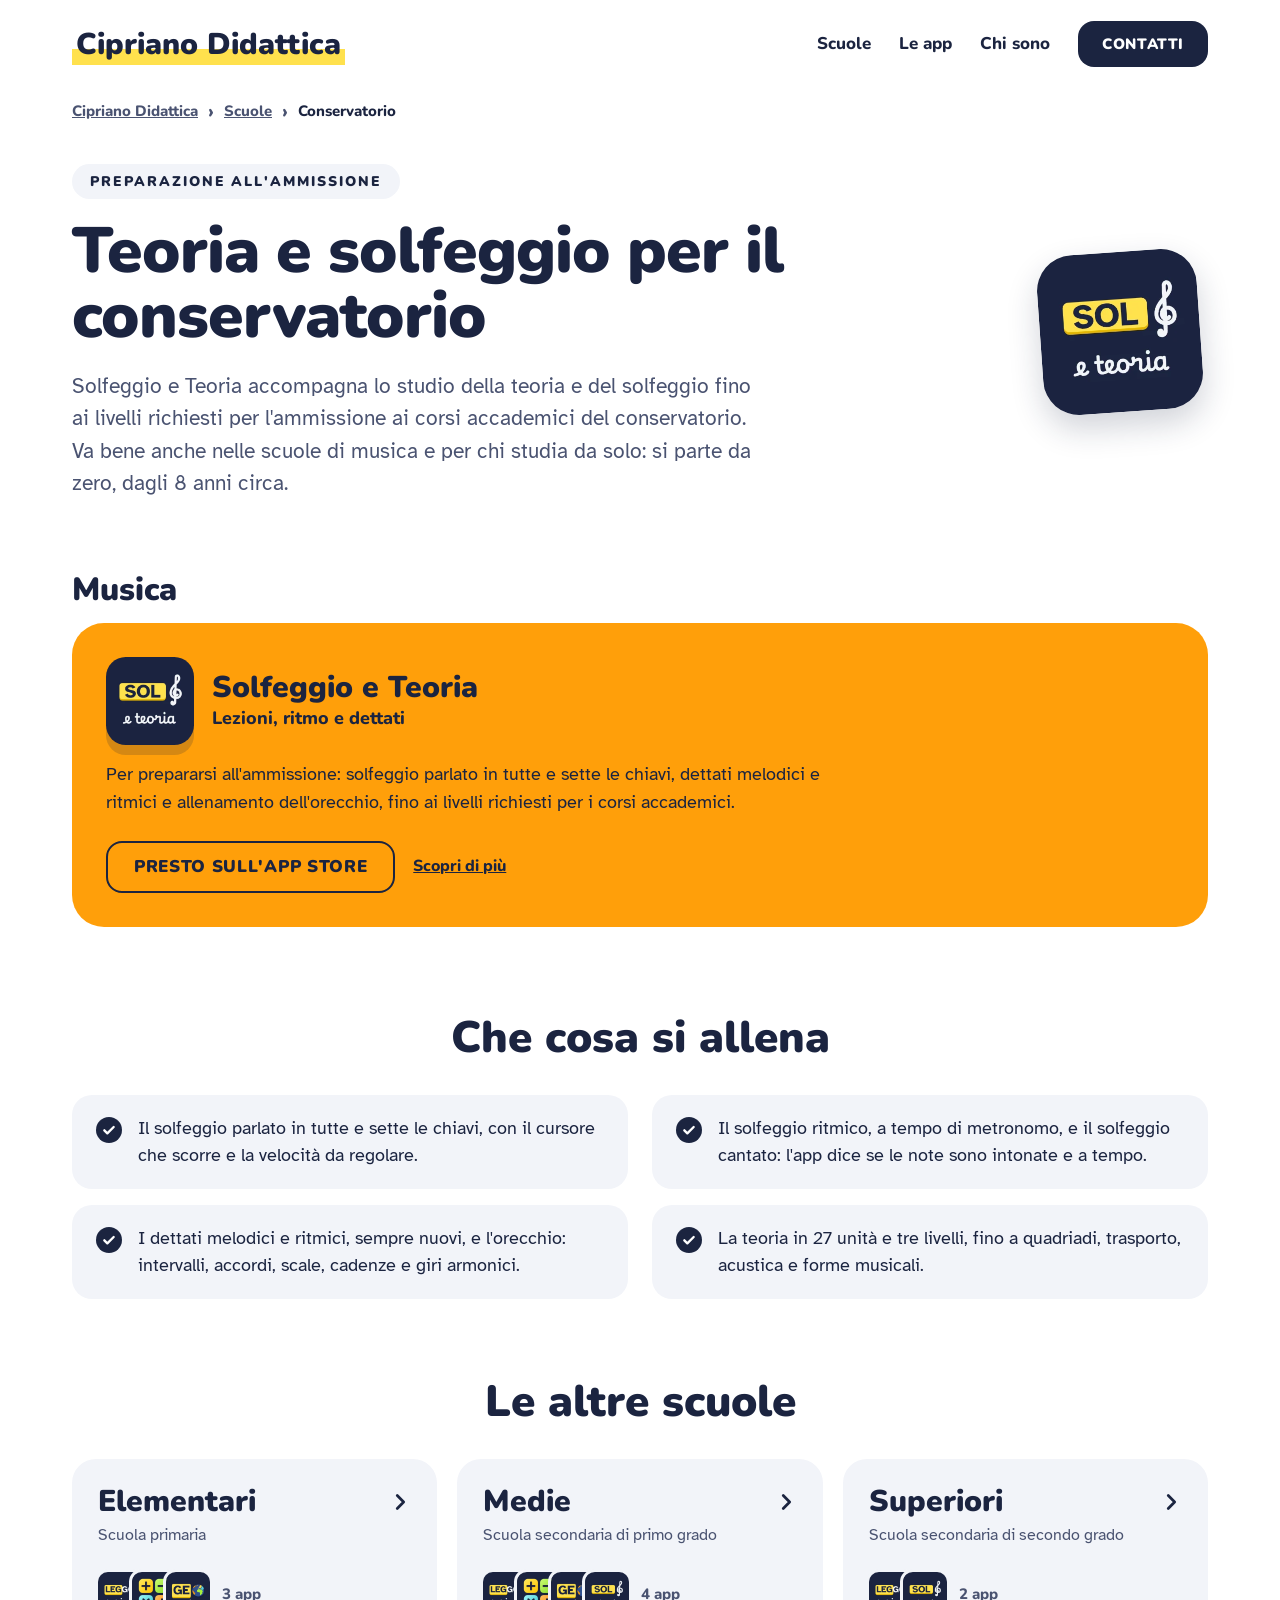
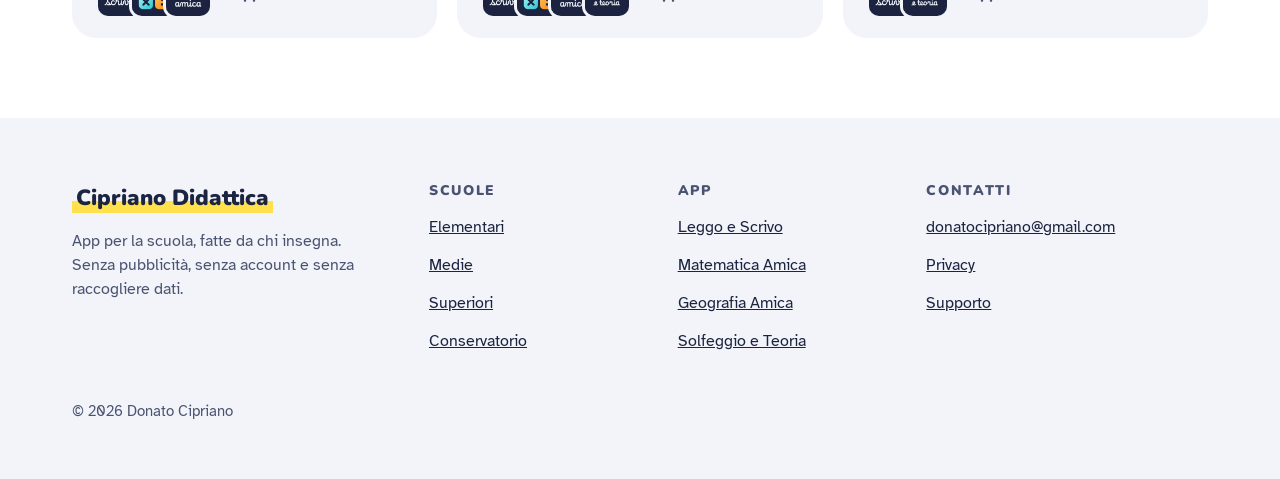
==== conservatorio/index.html @ fc242ab9 "Le app per scuola e per materia: una pagina per ogni scuola e per ogni app - Pagina principale: la s" ====
<!doctype html>
<!-- Copyright © 2026 Donato Cipriano. Tutti i diritti riservati. -->
<!-- Pagina costruita da strumenti/costruisci.mjs: i testi si cambiano lì, poi si rifà il sito -->
<html lang="it">
<head>
<meta charset="utf-8">
<meta name="viewport" content="width=device-width, initial-scale=1">
<title>Teoria e solfeggio per l'ammissione al conservatorio: l'app Solfeggio e Teoria · Cipriano Didattica</title>
<meta name="description" content="Solfeggio e Teoria accompagna lo studio della teoria musicale e del solfeggio fino ai livelli richiesti per l'ammissione ai corsi accademici del conservatorio. In italiano, con 90 lezioni già pronte.">
<meta name="author" content="Donato Cipriano">
<meta name="theme-color" content="#FFFFFF">
<link rel="canonical" href="https://doncip82.github.io/app/conservatorio/">
<link rel="icon" href="../immagini/favicon.svg" type="image/svg+xml">
<link rel="icon" href="../immagini/favicon-32.png" sizes="32x32" type="image/png">
<link rel="apple-touch-icon" href="../immagini/apple-touch-icon.png">
<meta property="og:type" content="website">
<meta property="og:site_name" content="Cipriano Didattica">
<meta property="og:url" content="https://doncip82.github.io/app/conservatorio/">
<meta property="og:locale" content="it_IT">
<meta property="og:title" content="Teoria e solfeggio per il conservatorio · Preparazione all'ammissione">
<meta property="og:description" content="Solfeggio e Teoria accompagna lo studio della teoria musicale e del solfeggio fino ai livelli richiesti per l'ammissione ai corsi accademici del conservatorio. In italiano, con 90 lezioni già pronte.">
<meta property="og:image" content="https://doncip82.github.io/app/immagini/condivisione.png">
<meta property="og:image:width" content="1200">
<meta property="og:image:height" content="630">
<meta property="og:image:alt" content="App per la scuola, fatte da chi insegna: le icone di Leggo e Scrivo, Matematica Amica, Geografia Amica e Solfeggio e Teoria.">
<meta name="twitter:card" content="summary_large_image">
<link rel="preload" href="../font/nunito-latin-900-normal.woff2" as="font" type="font/woff2" crossorigin>
<link rel="preload" href="../font/atkinson-hyperlegible-latin-400-normal.woff2" as="font" type="font/woff2" crossorigin>
<link rel="stylesheet" href="../style.css">
<script type="application/ld+json">{"@context":"https://schema.org","@graph":[{"@type":"CollectionPage","@id":"https://doncip82.github.io/app/conservatorio/","url":"https://doncip82.github.io/app/conservatorio/","name":"Teoria e solfeggio per il conservatorio (Preparazione all'ammissione)","description":"Solfeggio e Teoria accompagna lo studio della teoria musicale e del solfeggio fino ai livelli richiesti per l'ammissione ai corsi accademici del conservatorio. In italiano, con 90 lezioni già pronte.","inLanguage":"it","isPartOf":{"@type":"WebSite","@id":"https://doncip82.github.io/app/#sito","name":"Cipriano Didattica","url":"https://doncip82.github.io/app/"},"mainEntity":{"@type":"ItemList","itemListElement":[{"@type":"ListItem","position":1,"url":"https://doncip82.github.io/app/solfeggio-e-teoria/","name":"Solfeggio e Teoria"}]}},{"@type":"BreadcrumbList","itemListElement":[{"@type":"ListItem","position":1,"name":"Cipriano Didattica","item":"https://doncip82.github.io/app/"},{"@type":"ListItem","position":2,"name":"Conservatorio","item":"https://doncip82.github.io/app/conservatorio/"}]}]}</script>
</head>
<body>
<a class="salta" href="#contenuto">Salta al contenuto</a>

<header class="testata">
  <div class="wrap testata-riga">
    <a class="marchio" href="../"><span>Cipriano Didattica</span></a>
    <nav class="menu" aria-label="Menu principale">
      <a class="menu-voce" href="../#scuole">Scuole</a>
      <a class="menu-voce" href="../#app">Le app</a>
      <a class="menu-voce" href="../#io">Chi sono</a>
      <a class="btn btn-pieno" href="#contatti">CONTATTI</a>
    </nav>
  </div>
</header>

<main id="contenuto">

<nav class="percorso" aria-label="Sei qui">
  <div class="wrap">
    <ol>
      <li><a href="../">Cipriano Didattica</a></li>
      <li><a href="../#scuole">Scuole</a></li>
      <li><span aria-current="page">Conservatorio</span></li>
    </ol>
  </div>
</nav>

<section class="testa-pagina">
  <div class="wrap">
    <div class="testa-testo">
      <p class="etichetta">PREPARAZIONE ALL'AMMISSIONE</p>
      <h1>Teoria e solfeggio per il conservatorio</h1>
      <p class="intro">Solfeggio e Teoria accompagna lo studio della teoria e del solfeggio fino ai livelli richiesti per l'ammissione ai corsi accademici del conservatorio. Va bene anche nelle scuole di musica e per chi studia da solo: si parte da zero, dagli 8 anni circa.</p>

    </div>
    <div class="mosaico mosaico-1">
      <img src="../immagini/app/solfeggio-e-teoria-300.webp" srcset="../immagini/app/solfeggio-e-teoria-300.webp 300w, ../immagini/app/solfeggio-e-teoria-450.webp 450w, ../immagini/app/solfeggio-e-teoria-600.webp 600w" sizes="(max-width: 640px) 64px, 120px" width="120" height="120" alt="" fetchpriority="high" decoding="async">
    </div>
  </div>
</section>

<div class="materie">
  <div class="wrap">
    <section id="musica" class="materia" aria-labelledby="titolo-musica">
      <h2 id="titolo-musica">Musica</h2>
      <article class="scheda sfondo-arancione">
        <div class="scheda-testa">
          <img src="../immagini/app/solfeggio-e-teoria-300.webp" srcset="../immagini/app/solfeggio-e-teoria-300.webp 300w, ../immagini/app/solfeggio-e-teoria-450.webp 450w, ../immagini/app/solfeggio-e-teoria-600.webp 600w" sizes="88px" width="88" height="88" alt="" decoding="async">
          <div>
            <h3><a href="../solfeggio-e-teoria/">Solfeggio e Teoria</a></h3>
            <p class="sottotitolo-store">Lezioni, ritmo e dettati</p>
          </div>
        </div>
        <p class="frase">Per prepararsi all'ammissione: solfeggio parlato in tutte e sette le chiavi, dettati melodici e ritmici e allenamento dell'orecchio, fino ai livelli richiesti per i corsi accademici.</p>
        <div class="azioni">
          <span class="btn btn-presto">PRESTO SULL'APP STORE</span>
          <a class="scopri" href="../solfeggio-e-teoria/">Scopri di più<span class="solo-lettori"> su Solfeggio e Teoria</span></a>
        </div>
      </article>
    </section>
  </div>
</div>

<section class="sezione approfondimento" aria-labelledby="titolo-approfondimento">
  <div class="wrap">
    <h2 id="titolo-approfondimento" class="titolo-sezione">Che cosa si allena</h2>
    <ul class="spunte">
      <li>Il solfeggio parlato in tutte e sette le chiavi, con il cursore che scorre e la velocità da regolare.</li>
      <li>Il solfeggio ritmico, a tempo di metronomo, e il solfeggio cantato: l'app dice se le note sono intonate e a tempo.</li>
      <li>I dettati melodici e ritmici, sempre nuovi, e l'orecchio: intervalli, accordi, scale, cadenze e giri armonici.</li>
      <li>La teoria in 27 unità e tre livelli, fino a quadriadi, trasporto, acustica e forme musicali.</li>
    </ul>
  </div>
</section>

<section class="sezione altre-scuole" aria-labelledby="titolo-altre-scuole">
  <div class="wrap">
    <h2 id="titolo-altre-scuole" class="titolo-sezione">Le altre scuole</h2>
    <ul class="porte">
      <li>
        <a class="porta" href="../elementari/">
          <span class="porta-nome">Elementari<svg class="freccia" aria-hidden="true" focusable="false" width="22" height="22" viewBox="0 0 24 24" fill="none" stroke="currentColor" stroke-width="3" stroke-linecap="round" stroke-linejoin="round"><path d="M9 5l7 7-7 7"/></svg></span>
          <span class="porta-ufficiale">Scuola primaria</span>
          <span class="porta-icone"><img src="../immagini/app/leggo-e-scrivo-300.webp" srcset="../immagini/app/leggo-e-scrivo-300.webp 300w, ../immagini/app/leggo-e-scrivo-450.webp 450w, ../immagini/app/leggo-e-scrivo-600.webp 600w" sizes="44px" width="44" height="44" alt="" decoding="async"><img src="../immagini/app/matematica-amica-300.webp" srcset="../immagini/app/matematica-amica-300.webp 300w, ../immagini/app/matematica-amica-450.webp 450w, ../immagini/app/matematica-amica-600.webp 600w" sizes="44px" width="44" height="44" alt="" decoding="async"><img src="../immagini/app/geografia-amica-300.webp" srcset="../immagini/app/geografia-amica-300.webp 300w, ../immagini/app/geografia-amica-450.webp 450w, ../immagini/app/geografia-amica-600.webp 600w" sizes="44px" width="44" height="44" alt="" decoding="async"><span class="porta-conta">3 app<span class="solo-lettori">: Leggo e Scrivo, Matematica Amica, Geografia Amica</span></span></span>
        </a>
      </li>
      <li>
        <a class="porta" href="../medie/">
          <span class="porta-nome">Medie<svg class="freccia" aria-hidden="true" focusable="false" width="22" height="22" viewBox="0 0 24 24" fill="none" stroke="currentColor" stroke-width="3" stroke-linecap="round" stroke-linejoin="round"><path d="M9 5l7 7-7 7"/></svg></span>
          <span class="porta-ufficiale">Scuola secondaria di primo grado</span>
          <span class="porta-icone"><img src="../immagini/app/leggo-e-scrivo-300.webp" srcset="../immagini/app/leggo-e-scrivo-300.webp 300w, ../immagini/app/leggo-e-scrivo-450.webp 450w, ../immagini/app/leggo-e-scrivo-600.webp 600w" sizes="44px" width="44" height="44" alt="" decoding="async"><img src="../immagini/app/matematica-amica-300.webp" srcset="../immagini/app/matematica-amica-300.webp 300w, ../immagini/app/matematica-amica-450.webp 450w, ../immagini/app/matematica-amica-600.webp 600w" sizes="44px" width="44" height="44" alt="" decoding="async"><img src="../immagini/app/geografia-amica-300.webp" srcset="../immagini/app/geografia-amica-300.webp 300w, ../immagini/app/geografia-amica-450.webp 450w, ../immagini/app/geografia-amica-600.webp 600w" sizes="44px" width="44" height="44" alt="" decoding="async"><img src="../immagini/app/solfeggio-e-teoria-300.webp" srcset="../immagini/app/solfeggio-e-teoria-300.webp 300w, ../immagini/app/solfeggio-e-teoria-450.webp 450w, ../immagini/app/solfeggio-e-teoria-600.webp 600w" sizes="44px" width="44" height="44" alt="" decoding="async"><span class="porta-conta">4 app<span class="solo-lettori">: Leggo e Scrivo, Matematica Amica, Geografia Amica, Solfeggio e Teoria</span></span></span>
        </a>
      </li>
      <li>
        <a class="porta" href="../superiori/">
          <span class="porta-nome">Superiori<svg class="freccia" aria-hidden="true" focusable="false" width="22" height="22" viewBox="0 0 24 24" fill="none" stroke="currentColor" stroke-width="3" stroke-linecap="round" stroke-linejoin="round"><path d="M9 5l7 7-7 7"/></svg></span>
          <span class="porta-ufficiale">Scuola secondaria di secondo grado</span>
          <span class="porta-icone"><img src="../immagini/app/leggo-e-scrivo-300.webp" srcset="../immagini/app/leggo-e-scrivo-300.webp 300w, ../immagini/app/leggo-e-scrivo-450.webp 450w, ../immagini/app/leggo-e-scrivo-600.webp 600w" sizes="44px" width="44" height="44" alt="" decoding="async"><img src="../immagini/app/solfeggio-e-teoria-300.webp" srcset="../immagini/app/solfeggio-e-teoria-300.webp 300w, ../immagini/app/solfeggio-e-teoria-450.webp 450w, ../immagini/app/solfeggio-e-teoria-600.webp 600w" sizes="44px" width="44" height="44" alt="" decoding="async"><span class="porta-conta">2 app<span class="solo-lettori">: Leggo e Scrivo, Solfeggio e Teoria</span></span></span>
        </a>
      </li>
    </ul>
  </div>
</section>

</main>

<footer id="contatti" class="piede">
  <div class="wrap">
    <div class="piede-griglia">
      <div class="piede-marchio">
        <a class="marchio" href="../"><span>Cipriano Didattica</span></a>
        <p>App per la scuola, fatte da chi insegna. Senza pubblicità, senza account e senza raccogliere dati.</p>
      </div>
      <nav aria-labelledby="piede-scuole">
        <h2 id="piede-scuole">Scuole</h2>
        <ul>
          <li><a href="../elementari/">Elementari</a></li>
          <li><a href="../medie/">Medie</a></li>
          <li><a href="../superiori/">Superiori</a></li>
          <li><a href="../conservatorio/">Conservatorio</a></li>
        </ul>
      </nav>
      <nav aria-labelledby="piede-app">
        <h2 id="piede-app">App</h2>
        <ul>
          <li><a href="../leggo-e-scrivo/">Leggo e Scrivo</a></li>
          <li><a href="../matematica-amica/">Matematica Amica</a></li>
          <li><a href="../geografia-amica/">Geografia Amica</a></li>
          <li><a href="../solfeggio-e-teoria/">Solfeggio e Teoria</a></li>
        </ul>
      </nav>
      <div>
        <h2>Contatti</h2>
        <ul>
          <li><a href="mailto:donatocipriano@gmail.com">donatocipriano@gmail.com</a></li>
          <li><a href="../privacy.html">Privacy</a></li>
          <li><a href="../privacy.html#supporto">Supporto</a></li>
        </ul>
      </div>
    </div>
    <small>© 2026 Donato Cipriano</small>
  </div>
</footer>
</body>
</html>
---- style.css ----
/* Copyright © 2026 Donato Cipriano. Tutti i diritti riservati. */
/* Modello B "Aula luminosa", tema chiaro. Nessuna risorsa esterna: i caratteri sono in font/, con le licenze OFL. */

@font-face { font-family: "Nunito"; src: url("font/nunito-latin-800-normal.woff2") format("woff2"); font-weight: 800; font-style: normal; font-display: swap; }
@font-face { font-family: "Nunito"; src: url("font/nunito-latin-900-normal.woff2") format("woff2"); font-weight: 900; font-style: normal; font-display: swap; }
@font-face { font-family: "Atkinson Hyperlegible"; src: url("font/atkinson-hyperlegible-latin-400-normal.woff2") format("woff2"); font-weight: 400; font-style: normal; font-display: swap; }
@font-face { font-family: "Atkinson Hyperlegible"; src: url("font/atkinson-hyperlegible-latin-700-normal.woff2") format("woff2"); font-weight: 700; font-style: normal; font-display: swap; }
@font-face { font-family: "Playwrite IT Trad"; src: url("font/playwrite-it-trad-latin-400-normal.woff2") format("woff2"); font-weight: 400; font-style: normal; font-display: swap; }

:root {
  --ink: #1B2440; --ink-hover: #3A4675; --muted: #4A5371;
  --bianco: #FFFFFF; --fascia: #F2F4F9; --fascia-scura: #E6EAF3; --notte: #1B2440; --notte-muted: #C9CFDF; --notte-bordo: #2E3963;
  --giallo: #FFE14D; --verde: #A6F23B; --azzurro: #5CE1E6; --arancione: #FF9F0A;
  --titoli: "Nunito", system-ui, sans-serif;
  --testo: "Atkinson Hyperlegible", system-ui, sans-serif;
  --corsivo: "Playwrite IT Trad", cursive;
  color-scheme: light;
}

*, *::before, *::after { box-sizing: border-box; }
html { -webkit-text-size-adjust: 100%; }
@media (prefers-reduced-motion: no-preference) { html { scroll-behavior: smooth; } }
body { margin: 0; background: var(--bianco); color: var(--ink); font: 400 18px/1.5 var(--testo); }
img { display: block; max-width: 100%; height: auto; }
a { color: var(--ink); }
a:hover { color: var(--ink-hover); }
:focus-visible { outline: 3px solid var(--ink); outline-offset: 3px; border-radius: 6px; }
h1, h2, h3 { margin: 0; font-family: var(--titoli); font-weight: 900; }
p, ul { margin: 0; }

.solo-lettori {
  position: absolute; width: 1px; height: 1px; padding: 0; margin: -1px;
  overflow: hidden; clip: rect(0 0 0 0); white-space: nowrap; border: 0;
}
.salta {
  position: absolute; left: 16px; top: -100px; z-index: 10; padding: 12px 18px; border-radius: 16px;
  background: var(--ink); color: var(--bianco); font: 900 16px/1.2 var(--titoli); text-decoration: none;
}
.salta:focus { top: 16px; color: var(--bianco); }

.wrap { width: 100%; max-width: 1200px; margin: 0 auto; padding: 0 32px; }
.titolo-sezione { font-size: 44px; line-height: 1.05; text-align: center; }

/* Pulsanti: il bordo c'è sempre (trasparente sui pieni), così si vede anche con i colori forzati del sistema */
.btn {
  display: inline-flex; align-items: center; justify-content: center; gap: 10px;
  min-height: 52px; padding: 12px 26px; border: 2px solid transparent; border-radius: 16px;
  font: 900 17px/1.2 var(--titoli); letter-spacing: .04em; text-align: center; text-decoration: none;
}
.btn-pieno { background: var(--ink); color: var(--bianco); }
.btn-pieno:hover { background: var(--notte-bordo); color: var(--bianco); }
.btn-bordo { background: var(--bianco); color: var(--ink); border-color: var(--ink); }
.btn-bordo:hover { background: var(--fascia); color: var(--ink); }

/* Marchio con la sottolineatura gialla: sullo span, così sul telefono, su due righe, è sotto tutte e due */
.marchio { color: var(--ink); text-decoration: none; font-family: var(--titoli); font-weight: 900; }
.marchio:hover { color: var(--ink); }
.marchio span {
  padding: 0 4px; background: linear-gradient(transparent 60%, var(--giallo) 60%);
  -webkit-box-decoration-break: clone; box-decoration-break: clone;
}

/* 1. Testata */
.testata-riga { display: flex; align-items: center; justify-content: space-between; gap: 24px; min-height: 88px; }
.testata .marchio { font-size: 30px; }
.menu { display: flex; align-items: center; gap: 28px; font: 800 17px/1.2 var(--titoli); }
.menu-voce { padding: 8px 0; text-decoration: none; }
.menu-voce:hover { text-decoration: underline; text-decoration-thickness: 2px; text-underline-offset: 5px; }
.menu .btn { min-height: 46px; padding: 8px 22px; font-size: 15px; }

/* 2. Apertura */
.apertura { padding: 72px 0 64px; text-align: center; }
.apertura .wrap { display: flex; flex-direction: column; align-items: center; gap: 26px; }
.etichetta {
  padding: 8px 18px; border-radius: 999px; background: var(--fascia);
  font: 900 14px/1.4 var(--titoli); letter-spacing: .14em;
}
.apertura h1 { max-width: 980px; font-size: 76px; line-height: 1.02; letter-spacing: -.015em; }
.corsivo {
  font-family: var(--corsivo); font-weight: 400; font-style: normal; font-size: .84em; letter-spacing: 0;
  background: linear-gradient(transparent 62%, var(--giallo) 62%);
  -webkit-box-decoration-break: clone; box-decoration-break: clone;
}
.unito { white-space: nowrap; }
.sottotitolo { max-width: 700px; font-size: 22px; line-height: 1.5; color: var(--muted); }
.pulsanti { display: flex; flex-wrap: wrap; justify-content: center; gap: 14px; }
.icone-grandi {
  display: flex; flex-wrap: wrap; justify-content: center; gap: 28px; margin-top: 28px; padding: 0; list-style: none;
}
.icone-grandi li { display: flex; flex-direction: column; align-items: center; gap: 12px; font: 800 16px/1.25 var(--titoli); }
.icone-grandi img { width: 150px; height: 150px; border-radius: 22.4%; box-shadow: 0 18px 40px rgba(27, 36, 64, .22); }

/* 3. Per chi sono */
.per-chi { padding: 72px 0; background: var(--fascia); }
.per-chi .wrap { display: flex; flex-direction: column; gap: 34px; }
.griglia-4 { display: grid; grid-template-columns: repeat(4, minmax(0, 1fr)); gap: 20px; padding: 0; list-style: none; }
/* Testi lunghi: due riquadri per riga, perché in quattro colonne le righe sarebbero troppo strette */
.per-chi .griglia-4 { grid-template-columns: repeat(2, minmax(0, 1fr)); gap: 24px; }
.riquadro { display: flex; flex-direction: column; gap: 10px; padding: 28px; border-radius: 24px; background: var(--bianco); }
.barretta { width: 48px; height: 8px; border-radius: 4px; }
.riquadro h3 { font-size: 22px; line-height: 1.2; }
.riquadro p { font-size: 17px; line-height: 1.5; color: var(--muted); }

/* 4. Le app */
.app { padding: 88px 0; }
.app .wrap { display: flex; flex-direction: column; gap: 36px; }
.griglia-2 { display: grid; grid-template-columns: repeat(auto-fit, minmax(min(100%, 500px), 1fr)); gap: 24px; }
.scheda { display: flex; flex-direction: column; gap: 16px; padding: 34px; border-radius: 32px; }
.scheda img { width: 104px; height: 104px; border-radius: 22.4%; box-shadow: 0 10px 0 rgba(27, 36, 64, .18); }
.scheda h3 { margin-top: 8px; font-size: 34px; line-height: 1.05; }
.scheda .sottotitolo-store { font: 800 18px/1.3 var(--titoli); }
.scheda .frase { font-size: 18px; line-height: 1.55; }
.azioni { display: flex; flex-wrap: wrap; align-items: center; gap: 18px; }
.scheda .azioni { margin-top: auto; padding-top: 8px; }
.scopri { padding: 8px 0; font: 800 16px/1.2 var(--titoli); }
.scopri:hover { color: var(--ink); text-decoration-thickness: 2px; }
.btn-presto { background: transparent; border-color: var(--ink); color: var(--ink); cursor: default; }
.scheda h3 a { color: inherit; text-decoration: none; }
.scheda h3 a:hover { color: inherit; text-decoration: underline; text-decoration-thickness: 3px; text-underline-offset: 5px; }
.sfondo-giallo { background: var(--giallo); }
.sfondo-verde { background: var(--verde); }
.sfondo-azzurro { background: var(--azzurro); }
.sfondo-arancione { background: var(--arancione); }

/* 5. Le promesse */
.promesse { padding: 80px 0; background: var(--fascia); }
.griglia-3 { display: grid; grid-template-columns: repeat(auto-fit, minmax(min(100%, 220px), 1fr)); gap: 24px; padding: 0; list-style: none; text-align: center; }
.promessa { display: flex; flex-direction: column; align-items: center; gap: 6px; }
.promessa .zero { font: 900 96px/1 var(--titoli); }
.promessa strong { font: 900 22px/1.2 var(--titoli); }
.promessa span:last-child { font-size: 17px; color: var(--muted); }

/* 6. Novità */
.novita { padding: 80px 0; background: var(--notte); color: var(--bianco); }
.novita .wrap { display: flex; flex-direction: column; gap: 32px; }
.novita-testa { display: flex; flex-wrap: wrap; align-items: center; gap: 22px; }
.novita-testa img { width: 84px; height: 84px; border-radius: 22.4%; box-shadow: 0 0 0 2px var(--notte-bordo); }
.novita-testa div { display: flex; flex-direction: column; align-items: flex-start; gap: 6px; }
.bollino {
  padding: 5px 12px; border-radius: 999px; background: var(--arancione); color: var(--ink);
  font: 900 13px/1.3 var(--titoli); letter-spacing: .12em;
}
.novita h2 { font-size: 40px; line-height: 1.05; }
.numeri li { display: flex; flex-direction: column; gap: 4px; font-size: 18px; line-height: 1.4; color: var(--notte-muted); }
.numeri .numero { font: 900 56px/1.1 var(--titoli); }
.video-numeri video { display: block; width: 100%; height: auto; border-radius: 24px; background: var(--notte); box-shadow: 0 0 0 2px var(--notte-bordo); }
.video-orizzontale { aspect-ratio: 16 / 9; }
.video-numeri .video-verticale { display: none; aspect-ratio: 9 / 16; }
.numero-giallo { color: var(--giallo); }
.numero-verde { color: var(--verde); }
.numero-azzurro { color: var(--azzurro); }
.numero-arancione { color: var(--arancione); }

/* 7. Chi le fa */
.chi-sono { padding: 88px 0; }
.chi-sono .wrap { grid-template-columns: repeat(auto-fit, minmax(min(100%, 320px), 1fr)); align-items: center; gap: 48px; }
.foto { display: block; width: 100%; height: auto; aspect-ratio: 4 / 3; object-fit: cover; border-radius: 32px; background: var(--fascia); }
.chi-sono-testo { display: flex; flex-direction: column; gap: 18px; }
.chi-sono-testo h2 { font-size: 44px; line-height: 1.05; }
.chi-sono-testo p { font-size: 20px; line-height: 1.6; color: var(--muted); }
.chi-sono-testo .firma { font: 400 26px/1.6 var(--corsivo); color: var(--ink); }

/* 8. Piede */
.piede { padding: 64px 0 56px; background: var(--fascia); }
.piede .wrap { display: flex; flex-direction: column; gap: 40px; }
.piede-griglia { display: grid; grid-template-columns: minmax(0, 1.5fr) repeat(2, minmax(0, 1fr)) minmax(0, 1.3fr); gap: 32px; }
.piede-marchio { display: flex; flex-direction: column; align-items: flex-start; gap: 14px; }
.piede-marchio p { max-width: 300px; font-size: 16px; line-height: 1.5; color: var(--muted); }
.piede .marchio { font-size: 22px; }
.piede h2 { margin-bottom: 8px; font-size: 14px; line-height: 1.3; letter-spacing: .12em; text-transform: uppercase; color: var(--muted); }
.piede ul { padding: 0; list-style: none; font-size: 16px; }
.piede li a { display: inline-block; padding: 7px 0; overflow-wrap: anywhere; }
.piede small { font-size: 15px; color: var(--muted); }

/* Sezioni delle pagine nuove */
.sezione { padding: 80px 0; }
.sezione > .wrap { display: flex; flex-direction: column; gap: 34px; }
.sottotitolo-sezione { margin-top: -18px; text-align: center; font-size: 19px; line-height: 1.5; color: var(--muted); }
.freccia { flex: none; }

/* Le scuole: una porta per scuola */
.scuole { padding: 24px 0 88px; }
.scuole .wrap { display: flex; flex-direction: column; gap: 34px; }
.porte { display: grid; grid-template-columns: repeat(auto-fit, minmax(min(100%, 240px), 1fr)); gap: 20px; padding: 0; list-style: none; }
.porta, .luogo, .app-piccola { height: 100%; border-radius: 24px; background: var(--fascia); color: var(--ink); text-decoration: none; }
.porta:hover, .luogo:hover, .app-piccola:hover { background: var(--fascia-scura); color: var(--ink); }
.porta { display: flex; flex-direction: column; gap: 4px; padding: 26px 26px 22px; }
.porta-nome, .luogo-nome { display: flex; align-items: center; justify-content: space-between; gap: 12px; font: 900 30px/1.15 var(--titoli); }
.porta-ufficiale, .luogo-ufficiale { font-size: 16px; line-height: 1.4; color: var(--muted); }
/* Le icone si sovrappongono un poco, come una pila: così anche quattro stanno su una riga */
.porta-icone { display: flex; align-items: center; margin-top: auto; padding-top: 22px; }
.porta-icone img { width: 44px; height: 44px; border-radius: 22.4%; box-shadow: 0 0 0 3px var(--fascia); }
.porta-icone img + img { margin-left: -10px; }
.porta:hover .porta-icone img { box-shadow: 0 0 0 3px var(--fascia-scura); }
.porta-conta { margin-left: 12px; font: 800 15px/1.2 var(--titoli); color: var(--muted); }
@media (prefers-reduced-motion: no-preference) {
  .porta, .luogo, .app-piccola { transition: transform .15s ease, background-color .15s ease; }
  .porta:hover, .luogo:hover, .app-piccola:hover { transform: translateY(-3px); }
}

/* Il percorso in cima alle pagine (Cipriano Didattica › Scuole › Medie) */
.percorso ol { display: flex; flex-wrap: wrap; align-items: center; gap: 0 10px; margin: 0; padding: 4px 0 0; list-style: none; font: 800 15px/1.3 var(--titoli); color: var(--muted); }
.percorso li { display: flex; align-items: center; gap: 10px; }
.percorso li + li::before { content: "›"; content: "›" / ""; font-size: 20px; }
.percorso a { display: inline-block; padding: 10px 0; color: var(--muted); }
.percorso a:hover { color: var(--ink); }
.percorso [aria-current] { color: var(--ink); }

/* Pagina di una scuola */
.testa-pagina { padding: 32px 0 72px; }
.testa-pagina .wrap { display: grid; grid-template-columns: minmax(0, 1fr) auto; align-items: center; gap: 56px; }
.testa-testo { display: flex; flex-direction: column; align-items: flex-start; gap: 20px; }
.testa-pagina h1 { font-size: 64px; line-height: 1.02; letter-spacing: -.015em; }
.intro { max-width: 680px; font-size: 21px; line-height: 1.55; color: var(--muted); }
.materie-link { display: flex; flex-wrap: wrap; gap: 10px; padding: 0; list-style: none; }
.materie-link a { display: inline-flex; align-items: center; min-height: 46px; padding: 0 20px; border: 2px solid var(--ink); border-radius: 999px; font: 800 16px/1.2 var(--titoli); text-decoration: none; }
.materie-link a:hover { background: var(--fascia); color: var(--ink); }
.mosaico { display: grid; grid-template-columns: repeat(2, 120px); gap: 22px; padding-right: 8px; }
.mosaico img { width: 120px; height: 120px; border-radius: 22.4%; box-shadow: 0 14px 32px rgba(27, 36, 64, .2); }
.mosaico img:nth-child(odd) { transform: rotate(-4deg); }
.mosaico img:nth-child(even) { transform: rotate(4deg) translateY(18px); }
.mosaico-1 { grid-template-columns: 160px; }
.mosaico-1 img { width: 160px; height: 160px; transform: rotate(-4deg); }
.mosaico-3 img:nth-child(3) { grid-column: 1 / -1; justify-self: center; }
.materie { padding: 0 0 88px; }
.materie .wrap { display: grid; grid-template-columns: repeat(auto-fit, minmax(min(100%, 480px), 1fr)); gap: 48px 24px; }
.materia { display: flex; flex-direction: column; gap: 16px; scroll-margin-top: 24px; }
.materia > h2 { font-size: 32px; line-height: 1.1; }
.materia .scheda { flex: 1 1 auto; }
.materia .frase { max-width: 760px; }
/* Quando una materia avrà più app, prende tutta la riga */
.materia:has(.scheda + .scheda) { grid-column: 1 / -1; }
.scheda-testa { display: flex; align-items: center; gap: 18px; }
.scheda .scheda-testa img { width: 88px; height: 88px; flex: none; }
.scheda-testa h3 { margin-top: 0; font-size: 30px; }
.scheda-testa .sottotitolo-store { margin-top: 4px; }
.approfondimento { padding-top: 0; }
.spunte { display: grid; grid-template-columns: repeat(auto-fit, minmax(min(100%, 440px), 1fr)); gap: 16px 24px; padding: 0; list-style: none; }
.spunte li { position: relative; padding: 20px 24px 20px 66px; border-radius: 20px; background: var(--fascia); font-size: 18px; line-height: 1.5; }
.spunte li::before {
  content: ""; position: absolute; left: 24px; top: 22px; width: 26px; height: 26px; border-radius: 50%;
  background: var(--ink) url("data:image/svg+xml,%3Csvg xmlns='http://www.w3.org/2000/svg' viewBox='0 0 24 24' fill='none' stroke='%23fff' stroke-width='3.5' stroke-linecap='round' stroke-linejoin='round'%3E%3Cpath d='M5 12.5l4.5 4.5L19 7.5'/%3E%3C/svg%3E") center / 16px no-repeat;
}
.altre-scuole { padding-top: 0; }

/* Pagina di un'app */
.eroe { padding: 16px 0 24px; }
.eroe-scheda { display: grid; grid-template-columns: minmax(0, 1fr) auto; align-items: center; gap: 56px; padding: 56px; border-radius: 32px; }
.eroe-testo { display: flex; flex-direction: column; align-items: flex-start; gap: 16px; }
.eroe h1 { font-size: 64px; line-height: 1.02; letter-spacing: -.015em; }
.eroe .sottotitolo-store { font: 800 22px/1.3 var(--titoli); }
.eroe-frase { max-width: 660px; font-size: 20px; line-height: 1.6; }
.eroe .azioni { padding-top: 8px; }
.eroe-icona { width: 240px; height: 240px; border-radius: 22.4%; box-shadow: 0 16px 0 rgba(27, 36, 64, .18); }
.domande { display: grid; grid-template-columns: repeat(2, minmax(0, 1fr)); gap: 20px; }
.domanda { display: flex; flex-direction: column; gap: 8px; padding: 26px 28px; border-radius: 24px; background: var(--fascia); }
.domanda h3 { font-size: 22px; line-height: 1.2; }
.domanda p { font-size: 18px; line-height: 1.55; color: var(--muted); }
.in-breve, .dove { padding-bottom: 0; }
.luoghi { display: grid; grid-template-columns: repeat(auto-fit, minmax(min(100%, 300px), 1fr)); gap: 20px; padding: 0; list-style: none; }
.luogo { display: flex; flex-direction: column; gap: 4px; padding: 24px 26px 26px; }
.luogo-frase { margin-top: 10px; font-size: 17px; line-height: 1.5; }
.nota-dove { text-align: center; font-size: 18px; color: var(--muted); }
.funzioni { margin-top: 80px; background: var(--fascia); }
.griglia-funzioni { display: grid; grid-template-columns: repeat(3, minmax(0, 1fr)); gap: 24px; }
.riquadro ul { display: grid; gap: 8px; padding-left: 20px; font-size: 17px; line-height: 1.5; color: var(--muted); }
.app-piccole { display: grid; grid-template-columns: repeat(auto-fit, minmax(min(100%, 300px), 1fr)); gap: 20px; padding: 0; list-style: none; }
.app-piccola { display: flex; align-items: center; gap: 16px; padding: 18px 20px; }
.app-piccola img { width: 64px; height: 64px; flex: none; border-radius: 22.4%; }
.app-piccola strong { display: block; font: 900 21px/1.15 var(--titoli); }
.app-piccola strong + span { display: block; margin-top: 2px; font: 800 15px/1.3 var(--titoli); color: var(--muted); }

/* Pagina di testo (privacy) */
.pagina { padding: 40px 0 80px; }
.pagina .wrap { max-width: 800px; }
.pagina .torna { display: inline-block; padding: 8px 0; font: 800 16px/1.2 var(--titoli); }
.pagina h1 { margin: 20px 0 8px; font-size: 48px; line-height: 1.05; }
.pagina .data { margin-bottom: 28px; font-size: 16px; color: var(--muted); }
.pagina h2 { margin: 40px 0 12px; font-size: 28px; line-height: 1.15; }
.pagina p, .pagina li { font-size: 18px; line-height: 1.6; }
.pagina p + p { margin-top: 14px; }
.pagina ul { padding-left: 24px; }
.pagina li + li { margin-top: 6px; }
.pagina .in-breve { padding: 18px 22px; border-radius: 16px; background: var(--fascia); border-left: 8px solid var(--giallo); }
.elenco-app { padding: 0 !important; list-style: none; display: grid; gap: 12px; }
.elenco-app li { display: flex; flex-wrap: wrap; align-items: center; gap: 8px 20px; margin: 0 !important; padding: 14px 18px; border-radius: 16px; background: var(--fascia); }
.elenco-app img { width: 48px; height: 48px; border-radius: 22.4%; }
.elenco-app strong { flex: 1 1 180px; font: 900 19px/1.2 var(--titoli); }
.elenco-app a { padding: 6px 0; font: 800 16px/1.2 var(--titoli); }

/* Tablet */
@media (max-width: 999px) {
  .griglia-4 { grid-template-columns: repeat(2, minmax(0, 1fr)); }
  .piede-griglia { grid-template-columns: repeat(2, minmax(0, 1fr)); }
  .griglia-funzioni { grid-template-columns: repeat(2, minmax(0, 1fr)); }
  .testa-pagina h1, .eroe h1 { font-size: 52px; }
  .eroe-scheda { gap: 36px; padding: 44px; }
  .eroe-icona { width: 180px; height: 180px; }
  .mosaico { grid-template-columns: repeat(2, 96px); gap: 18px; }
  .mosaico img { width: 96px; height: 96px; }
  .mosaico-1 { grid-template-columns: 128px; }
  .mosaico-1 img { width: 128px; height: 128px; }
}

/* Telefono */
@media (max-width: 640px) {
  .wrap { padding: 0 16px; }
  .menu-voce { display: none; }
  .testata-riga { min-height: 76px; }
  .testata .marchio { font-size: 26px; line-height: 1.2; }
  .apertura { padding: 40px 0 56px; }
  .apertura .wrap { gap: 22px; }
  .etichetta { padding: 8px 14px; border-radius: 16px; font-size: 12px; letter-spacing: .1em; }
  .apertura h1 { font-size: 46px; }
  .sottotitolo { font-size: 19px; }
  .icone-grandi { display: grid; grid-template-columns: repeat(2, minmax(0, 1fr)); gap: 24px 16px; margin-top: 12px; }
  .icone-grandi img { width: 120px; height: 120px; }
  .titolo-sezione, .chi-sono-testo h2 { font-size: 36px; }
  .per-chi, .promesse, .novita { padding: 56px 0; }
  .app, .chi-sono { padding: 64px 0; }
  .griglia-4, .per-chi .griglia-4 { grid-template-columns: minmax(0, 1fr); gap: 16px; }
  .riquadro { padding: 24px; }
  .scheda { padding: 26px 22px; border-radius: 28px; }
  .scheda h3 { font-size: 30px; }
  .promessa .zero { font-size: 80px; }
  .novita h2 { font-size: 32px; }
  .numeri.griglia-4 { grid-template-columns: repeat(2, minmax(0, 1fr)); gap: 24px 14px; }
  .numeri li { font-size: 17px; }
  .numeri .numero { font-size: 40px; }
  .video-numeri .video-orizzontale { display: none; }
  .video-numeri .video-verticale { display: block; }
  .chi-sono .wrap { gap: 32px; }
  .chi-sono-testo p { font-size: 19px; }
  .pagina h1 { font-size: 38px; }
  .pagina h2 { font-size: 24px; }
  .sezione { padding: 56px 0; }
  .sezione > .wrap, .scuole .wrap { gap: 26px; }
  .sottotitolo-sezione { margin-top: -12px; font-size: 17px; }
  .scuole { padding: 8px 0 64px; }
  .porta { padding: 22px 22px 20px; }
  .porta-nome, .luogo-nome { font-size: 26px; }
  .piede { padding: 48px 0 44px; }
  .piede .wrap { gap: 32px; }
  .piede-griglia { gap: 28px 20px; }
  .piede-marchio, .piede-griglia > div:last-child { grid-column: 1 / -1; }
  .testa-pagina { padding: 16px 0 48px; }
  .testa-pagina .wrap { grid-template-columns: minmax(0, 1fr); gap: 24px; }
  .testa-pagina h1, .eroe h1 { font-size: 40px; line-height: 1.05; }
  .testa-testo { gap: 16px; }
  .intro { font-size: 18px; }
  .mosaico, .mosaico-1 { display: flex; flex-wrap: wrap; gap: 12px; order: -1; padding: 0; }
  .mosaico img, .mosaico-1 img { width: 64px; height: 64px; transform: none; box-shadow: 0 8px 20px rgba(27, 36, 64, .18); }
  .mosaico img:nth-child(even) { transform: none; }
  .materie { padding-bottom: 56px; }
  .materie .wrap { gap: 36px; }
  .materia > h2 { font-size: 28px; }
  .scheda-testa { gap: 14px; }
  .scheda .scheda-testa img { width: 64px; height: 64px; }
  .scheda-testa h3 { font-size: 24px; }
  .scheda-testa .sottotitolo-store { font-size: 15px; }
  .spunte li { padding: 18px 18px 18px 58px; font-size: 17px; }
  .spunte li::before { left: 18px; top: 20px; }
  .eroe { padding: 8px 0 8px; }
  .eroe-scheda { grid-template-columns: minmax(0, 1fr); gap: 18px; padding: 26px 22px; border-radius: 28px; }
  .eroe-icona { order: -1; width: 96px; height: 96px; box-shadow: 0 10px 0 rgba(27, 36, 64, .18); }
  .eroe .sottotitolo-store { font-size: 18px; }
  .eroe-frase { font-size: 17px; line-height: 1.55; }
  .domande, .griglia-funzioni { grid-template-columns: minmax(0, 1fr); gap: 16px; }
  .domanda { padding: 22px 22px; }
  .domanda h3 { font-size: 20px; }
  .domanda p { font-size: 17px; }
  .funzioni { margin-top: 56px; }
  .luogo { padding: 22px 22px; }
}
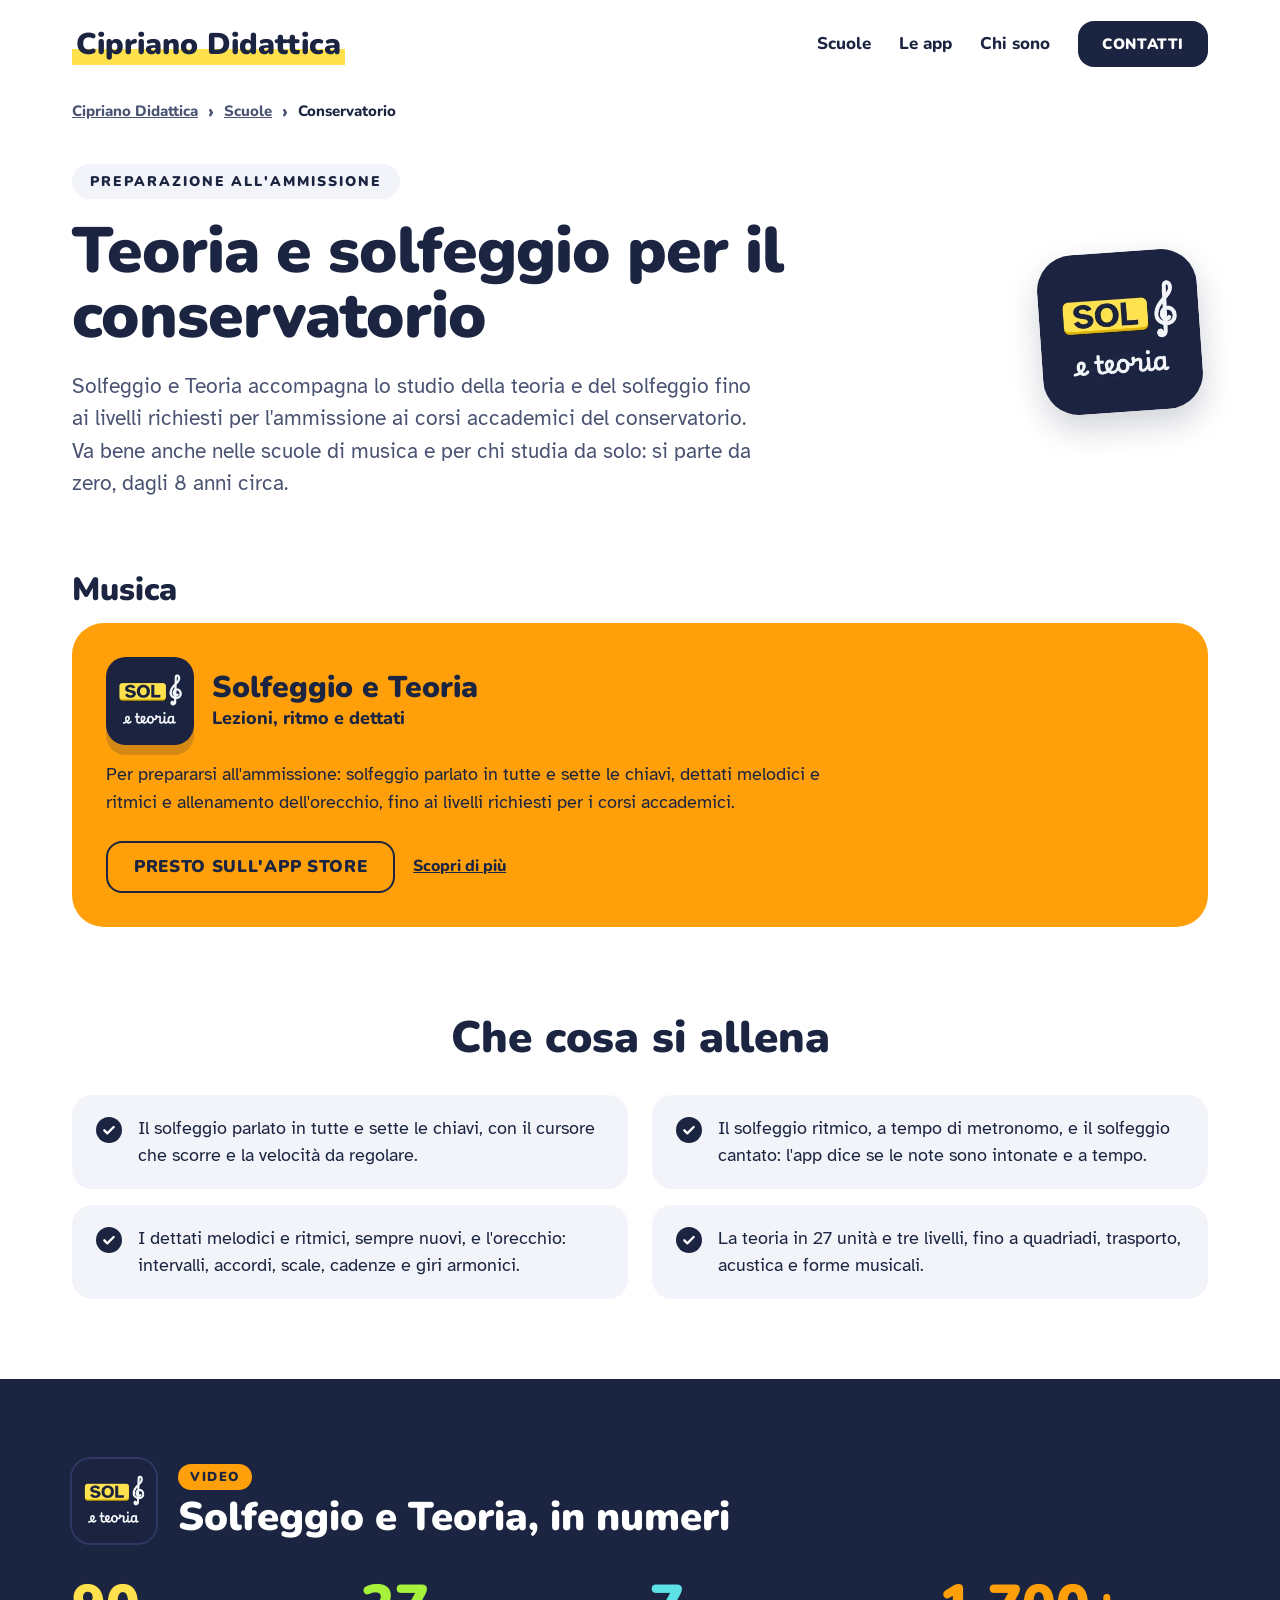
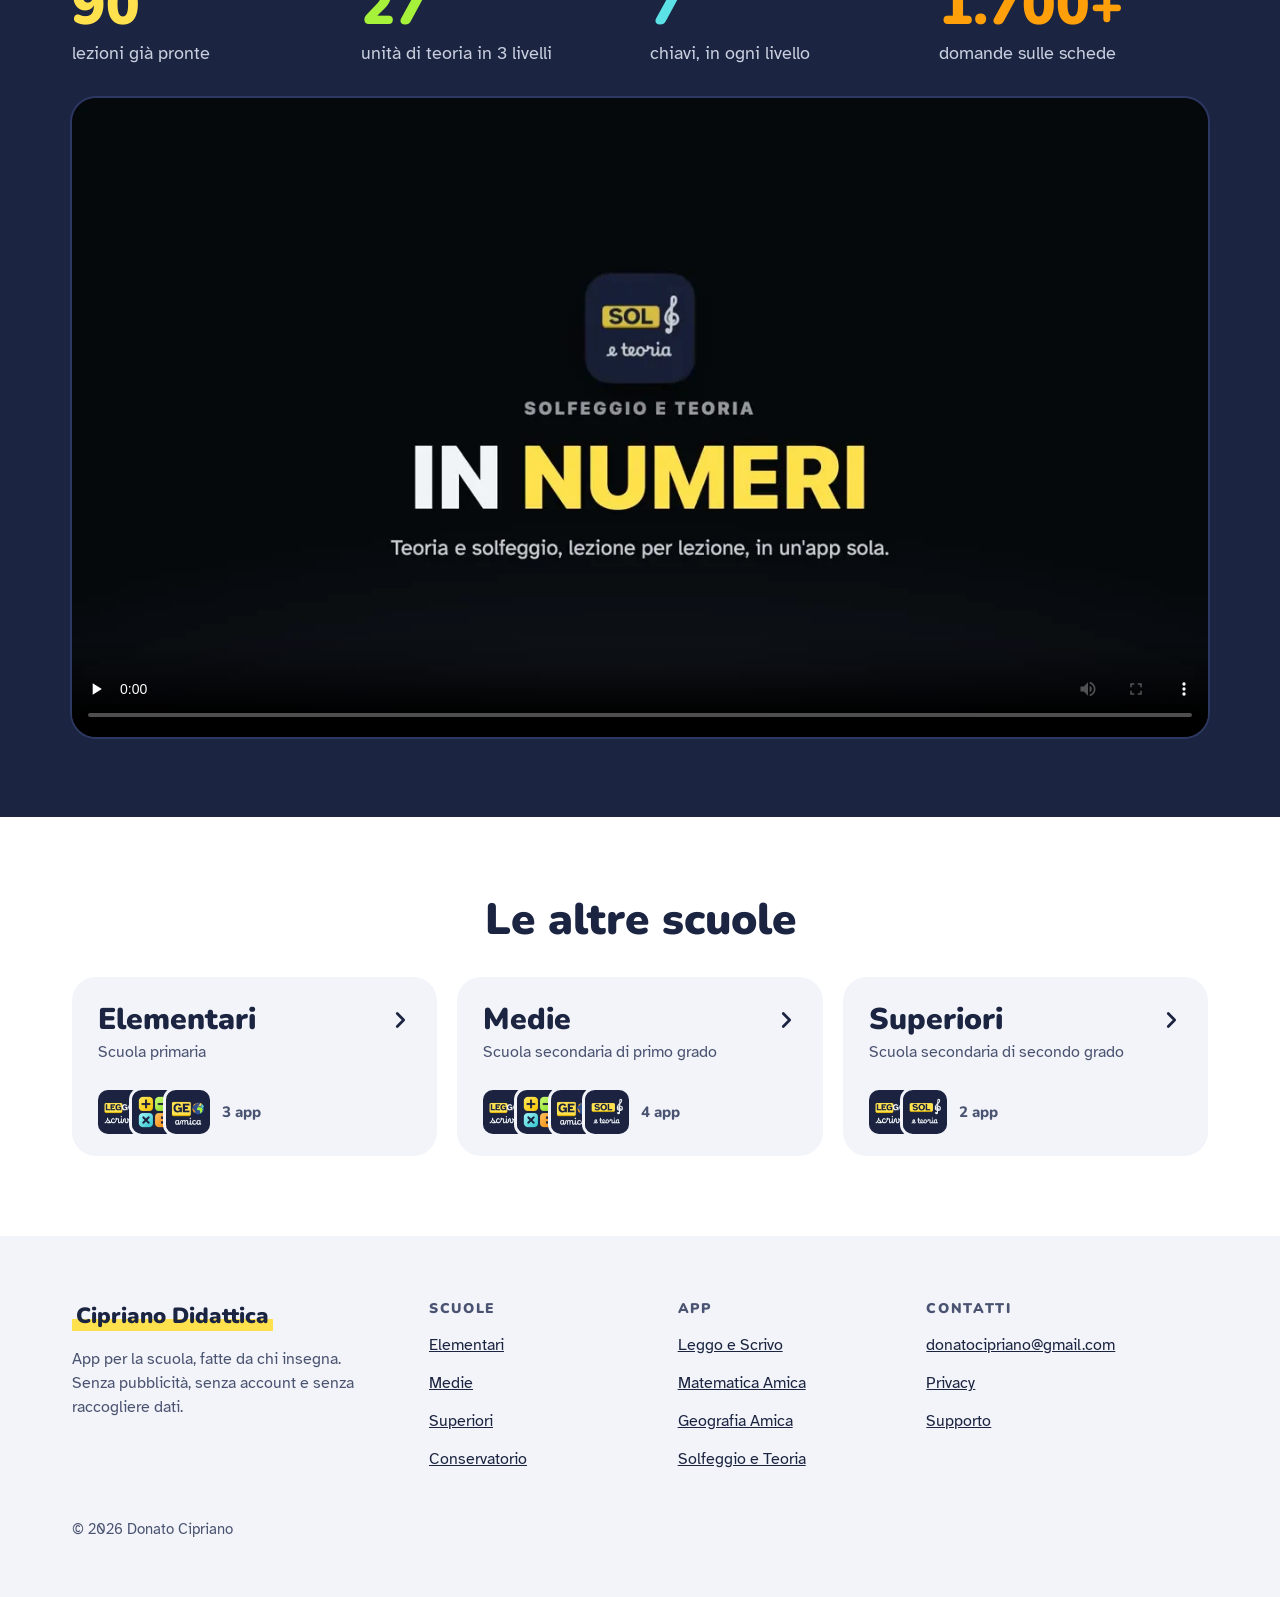
==== commit 1d93e45a: "Conservatorio: i numeri e il video di Solfeggio e Teoria Una fascia blu notte dopo "Che cosa si alle" ====
--- a/conservatorio/index.html
+++ b/conservatorio/index.html
@@ -27,7 +27,7 @@
 <link rel="preload" href="../font/nunito-latin-900-normal.woff2" as="font" type="font/woff2" crossorigin>
 <link rel="preload" href="../font/atkinson-hyperlegible-latin-400-normal.woff2" as="font" type="font/woff2" crossorigin>
 <link rel="stylesheet" href="../style.css">
-<script type="application/ld+json">{"@context":"https://schema.org","@graph":[{"@type":"CollectionPage","@id":"https://doncip82.github.io/app/conservatorio/","url":"https://doncip82.github.io/app/conservatorio/","name":"Teoria e solfeggio per il conservatorio (Preparazione all'ammissione)","description":"Solfeggio e Teoria accompagna lo studio della teoria musicale e del solfeggio fino ai livelli richiesti per l'ammissione ai corsi accademici del conservatorio. In italiano, con 90 lezioni già pronte.","inLanguage":"it","isPartOf":{"@type":"WebSite","@id":"https://doncip82.github.io/app/#sito","name":"Cipriano Didattica","url":"https://doncip82.github.io/app/"},"mainEntity":{"@type":"ItemList","itemListElement":[{"@type":"ListItem","position":1,"url":"https://doncip82.github.io/app/solfeggio-e-teoria/","name":"Solfeggio e Teoria"}]}},{"@type":"BreadcrumbList","itemListElement":[{"@type":"ListItem","position":1,"name":"Cipriano Didattica","item":"https://doncip82.github.io/app/"},{"@type":"ListItem","position":2,"name":"Conservatorio","item":"https://doncip82.github.io/app/conservatorio/"}]}]}</script>
+<script type="application/ld+json">{"@context":"https://schema.org","@graph":[{"@type":"CollectionPage","@id":"https://doncip82.github.io/app/conservatorio/","url":"https://doncip82.github.io/app/conservatorio/","name":"Teoria e solfeggio per il conservatorio (Preparazione all'ammissione)","description":"Solfeggio e Teoria accompagna lo studio della teoria musicale e del solfeggio fino ai livelli richiesti per l'ammissione ai corsi accademici del conservatorio. In italiano, con 90 lezioni già pronte.","inLanguage":"it","isPartOf":{"@type":"WebSite","@id":"https://doncip82.github.io/app/#sito","name":"Cipriano Didattica","url":"https://doncip82.github.io/app/"},"mainEntity":{"@type":"ItemList","itemListElement":[{"@type":"ListItem","position":1,"url":"https://doncip82.github.io/app/solfeggio-e-teoria/","name":"Solfeggio e Teoria"}]}},{"@type":"BreadcrumbList","itemListElement":[{"@type":"ListItem","position":1,"name":"Cipriano Didattica","item":"https://doncip82.github.io/app/"},{"@type":"ListItem","position":2,"name":"Conservatorio","item":"https://doncip82.github.io/app/conservatorio/"}]},{"@type":"VideoObject","name":"Solfeggio e Teoria in numeri","description":"Solfeggio e Teoria in numeri: le lezioni già pronte, le unità di teoria, le chiavi e le domande dell'app.","inLanguage":"it","thumbnailUrl":["https://doncip82.github.io/app/immagini/video/in-numeri-orizzontale.webp","https://doncip82.github.io/app/immagini/video/in-numeri-verticale.webp"],"uploadDate":"2026-10-30","duration":"PT44S","contentUrl":"https://doncip82.github.io/app/video/solfeggio-e-teoria-in-numeri-orizzontale.mp4"}]}</script>
 </head>
 <body>
 <a class="salta" href="#contenuto">Salta al contenuto</a>
@@ -101,6 +101,35 @@
       <li>I dettati melodici e ritmici, sempre nuovi, e l'orecchio: intervalli, accordi, scale, cadenze e giri armonici.</li>
       <li>La teoria in 27 unità e tre livelli, fino a quadriadi, trasporto, acustica e forme musicali.</li>
     </ul>
+  </div>
+</section>
+
+<section class="novita" aria-labelledby="titolo-numeri">
+  <div class="wrap">
+    <div class="novita-testa">
+      <img src="../immagini/app/solfeggio-e-teoria-300.webp" srcset="../immagini/app/solfeggio-e-teoria-300.webp 300w, ../immagini/app/solfeggio-e-teoria-450.webp 450w, ../immagini/app/solfeggio-e-teoria-600.webp 600w" sizes="84px" width="84" height="84" alt="" loading="lazy" decoding="async">
+      <div>
+        <span class="bollino">VIDEO</span>
+        <h2 id="titolo-numeri">Solfeggio e Teoria, in numeri</h2>
+      </div>
+    </div>
+    <ul class="numeri griglia-4">
+      <li><span class="numero numero-giallo">90</span> lezioni già pronte</li>
+      <li><span class="numero numero-verde">27</span> unità di teoria in 3 livelli</li>
+      <li><span class="numero numero-azzurro">7</span> chiavi, in ogni livello</li>
+      <li><span class="numero numero-arancione">1.700+</span> domande sulle schede</li>
+    </ul>
+    <!-- Due video: orizzontale sugli schermi larghi, verticale sul telefono. preload="none": non si scaricano finché non si toccano -->
+    <div class="video-numeri">
+      <video class="video-orizzontale" controls preload="none" playsinline poster="../immagini/video/in-numeri-orizzontale.webp" width="1920" height="1080" aria-label="Video: Solfeggio e Teoria in numeri, 44 secondi, con musica e senza voce">
+        <source src="../video/solfeggio-e-teoria-in-numeri-orizzontale.mp4" type="video/mp4">
+        <a href="../video/solfeggio-e-teoria-in-numeri-orizzontale.mp4">Guarda il video</a>
+      </video>
+      <video class="video-verticale" controls preload="none" playsinline poster="../immagini/video/in-numeri-verticale.webp" width="1080" height="1920" aria-label="Video: Solfeggio e Teoria in numeri, 44 secondi, con musica e senza voce">
+        <source src="../video/solfeggio-e-teoria-in-numeri-verticale.mp4" type="video/mp4">
+        <a href="../video/solfeggio-e-teoria-in-numeri-verticale.mp4">Guarda il video</a>
+      </video>
+    </div>
   </div>
 </section>
 
--- a/style.css
+++ b/style.css
@@ -242,6 +242,7 @@
   background: var(--ink) url("data:image/svg+xml,%3Csvg xmlns='http://www.w3.org/2000/svg' viewBox='0 0 24 24' fill='none' stroke='%23fff' stroke-width='3.5' stroke-linecap='round' stroke-linejoin='round'%3E%3Cpath d='M5 12.5l4.5 4.5L19 7.5'/%3E%3C/svg%3E") center / 16px no-repeat;
 }
 .altre-scuole { padding-top: 0; }
+.novita + .altre-scuole { padding-top: 80px; }
 
 /* Pagina di un'app */
 .eroe { padding: 16px 0 24px; }
@@ -264,6 +265,11 @@
 .funzioni { margin-top: 80px; background: var(--fascia); }
 .griglia-funzioni { display: grid; grid-template-columns: repeat(3, minmax(0, 1fr)); gap: 24px; }
 .riquadro ul { display: grid; gap: 8px; padding-left: 20px; font-size: 17px; line-height: 1.5; color: var(--muted); }
+.arrivo-frase { max-width: 760px; font-size: 20px; line-height: 1.55; color: var(--notte-muted); }
+.arrivo-voci { display: grid; grid-template-columns: repeat(3, minmax(0, 1fr)); gap: 28px 32px; padding: 0; list-style: none; }
+.arrivo-voci li { display: flex; flex-direction: column; gap: 8px; padding-top: 18px; border-top: 2px solid var(--notte-bordo); }
+.arrivo-voci h3 { font-size: 20px; line-height: 1.2; }
+.arrivo-voci p { font-size: 17px; line-height: 1.55; color: var(--notte-muted); }
 .app-piccole { display: grid; grid-template-columns: repeat(auto-fit, minmax(min(100%, 300px), 1fr)); gap: 20px; padding: 0; list-style: none; }
 .app-piccola { display: flex; align-items: center; gap: 16px; padding: 18px 20px; }
 .app-piccola img { width: 64px; height: 64px; flex: none; border-radius: 22.4%; }
@@ -292,7 +298,7 @@
 @media (max-width: 999px) {
   .griglia-4 { grid-template-columns: repeat(2, minmax(0, 1fr)); }
   .piede-griglia { grid-template-columns: repeat(2, minmax(0, 1fr)); }
-  .griglia-funzioni { grid-template-columns: repeat(2, minmax(0, 1fr)); }
+  .griglia-funzioni, .arrivo-voci { grid-template-columns: repeat(2, minmax(0, 1fr)); }
   .testa-pagina h1, .eroe h1 { font-size: 52px; }
   .eroe-scheda { gap: 36px; padding: 44px; }
   .eroe-icona { width: 180px; height: 180px; }
@@ -334,6 +340,7 @@
   .pagina h1 { font-size: 38px; }
   .pagina h2 { font-size: 24px; }
   .sezione { padding: 56px 0; }
+  .novita + .altre-scuole { padding-top: 56px; }
   .sezione > .wrap, .scuole .wrap { gap: 26px; }
   .sottotitolo-sezione { margin-top: -12px; font-size: 17px; }
   .scuole { padding: 8px 0 64px; }
@@ -366,6 +373,8 @@
   .eroe .sottotitolo-store { font-size: 18px; }
   .eroe-frase { font-size: 17px; line-height: 1.55; }
   .domande, .griglia-funzioni { grid-template-columns: minmax(0, 1fr); gap: 16px; }
+  .arrivo-voci { grid-template-columns: minmax(0, 1fr); gap: 20px; }
+  .arrivo-frase { font-size: 18px; }
   .domanda { padding: 22px 22px; }
   .domanda h3 { font-size: 20px; }
   .domanda p { font-size: 17px; }
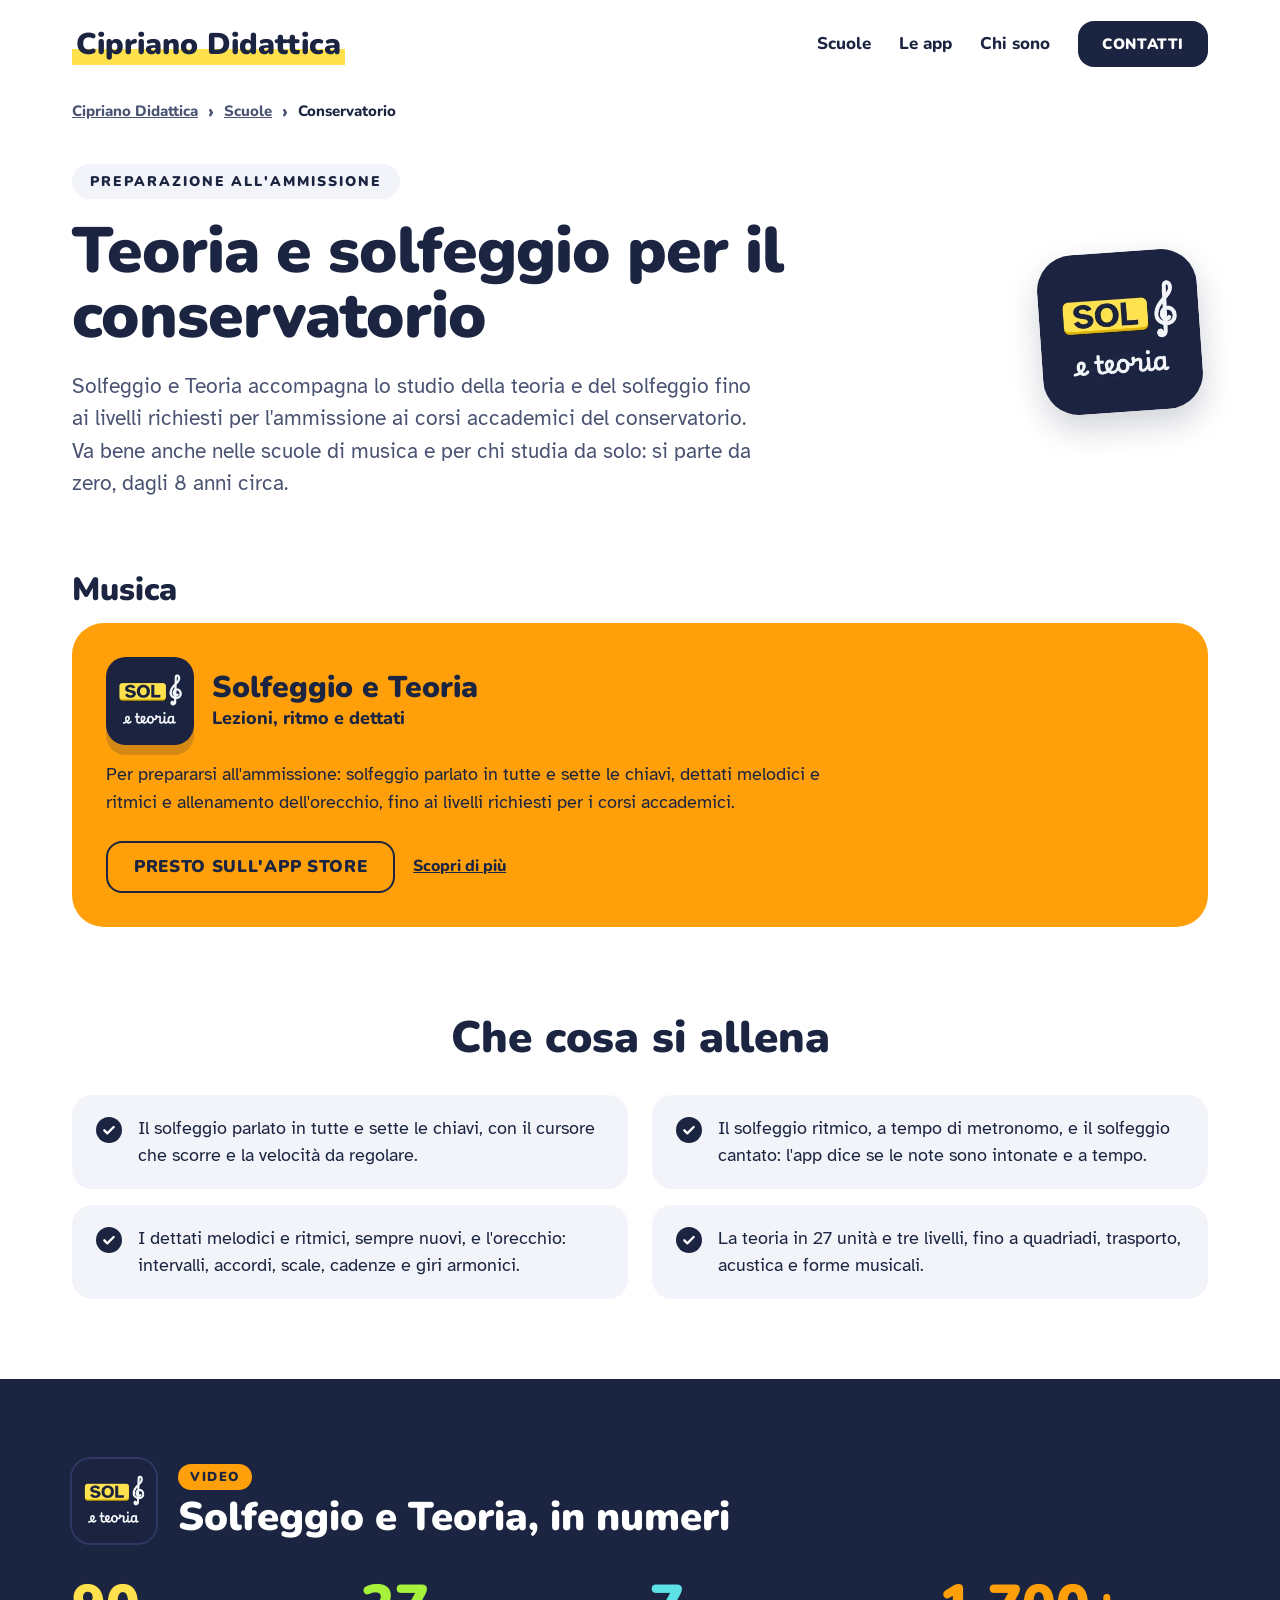
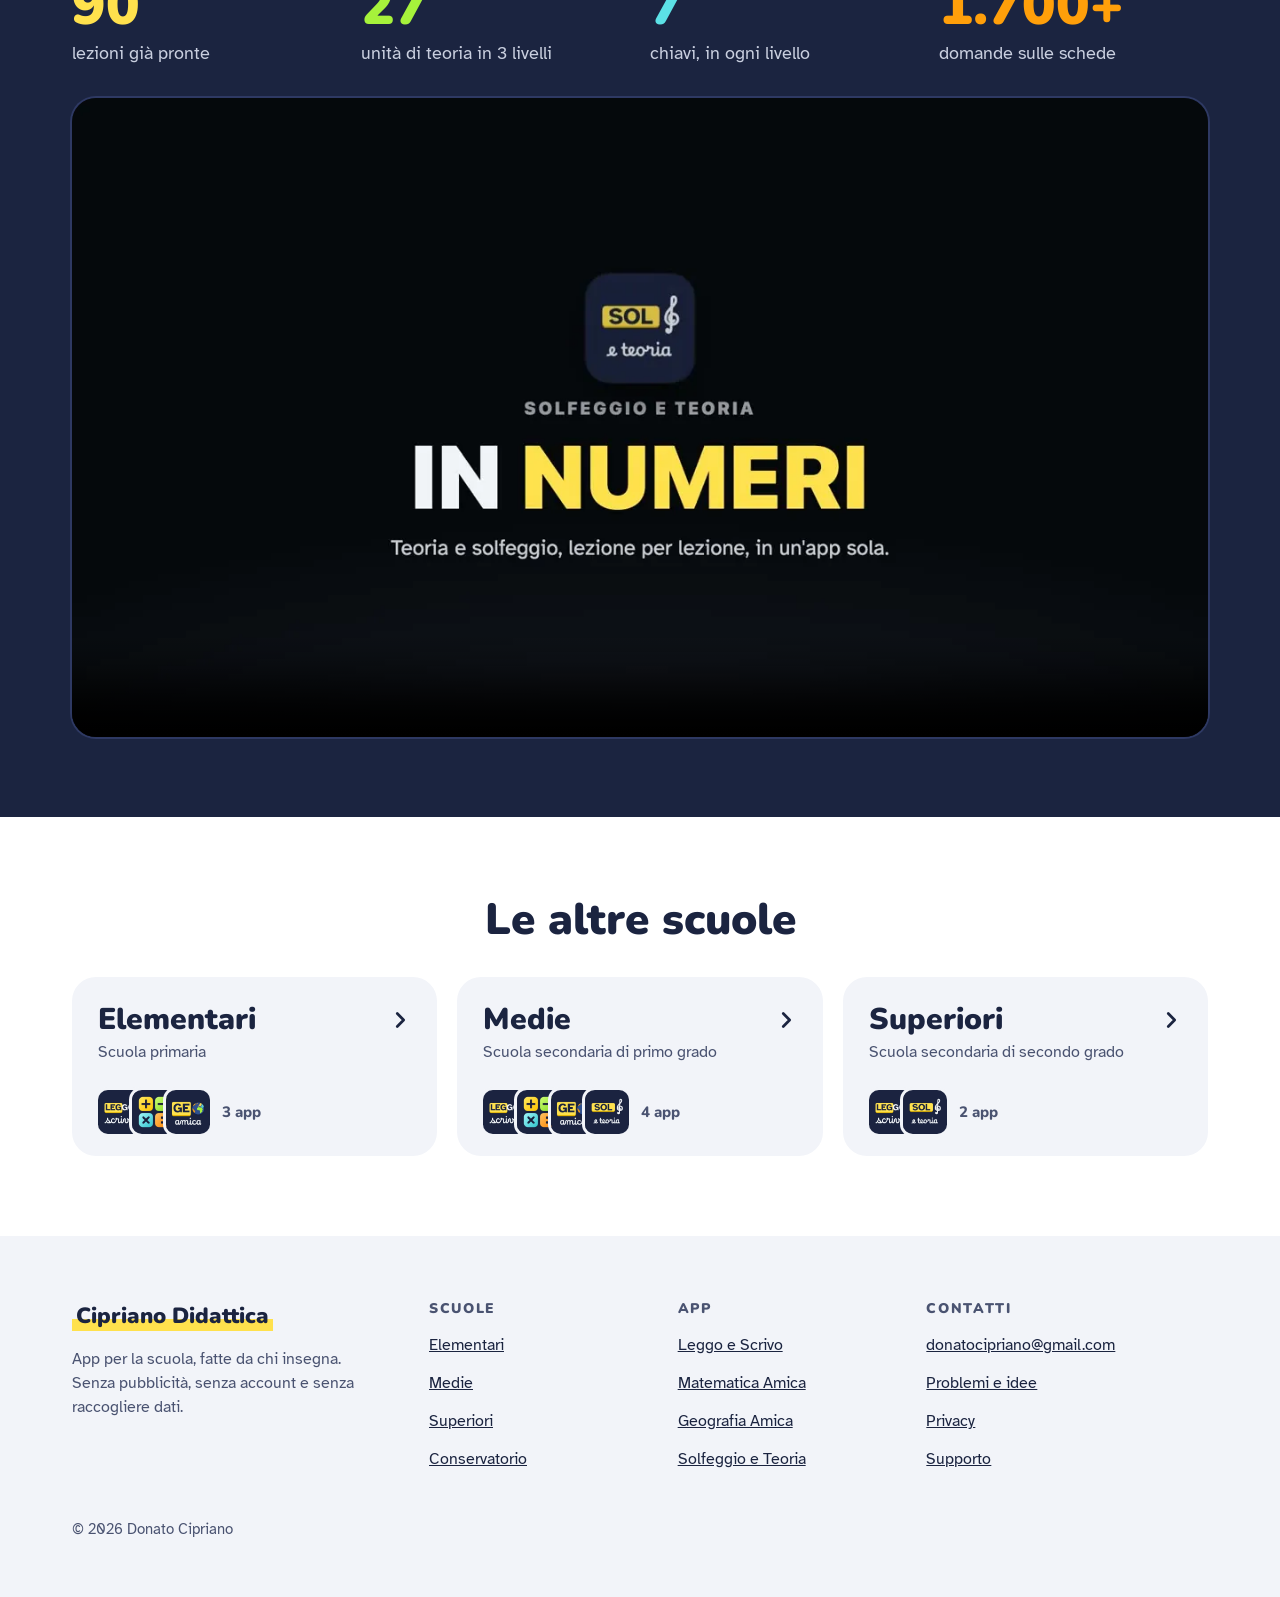
==== commit 08ca6349: "Problemi e idee: la pagina per le segnalazioni degli insegnanti Tre riquadri (un problema, un'idea, " ====
--- a/conservatorio/index.html
+++ b/conservatorio/index.html
@@ -193,6 +193,7 @@
         <h2>Contatti</h2>
         <ul>
           <li><a href="mailto:donatocipriano@gmail.com">donatocipriano@gmail.com</a></li>
+          <li><a href="../scrivimi/">Problemi e idee</a></li>
           <li><a href="../privacy.html">Privacy</a></li>
           <li><a href="../privacy.html#supporto">Supporto</a></li>
         </ul>
--- a/style.css
+++ b/style.css
@@ -182,8 +182,8 @@
 .scuole { padding: 24px 0 88px; }
 .scuole .wrap { display: flex; flex-direction: column; gap: 34px; }
 .porte { display: grid; grid-template-columns: repeat(auto-fit, minmax(min(100%, 240px), 1fr)); gap: 20px; padding: 0; list-style: none; }
-.porta, .luogo, .app-piccola { height: 100%; border-radius: 24px; background: var(--fascia); color: var(--ink); text-decoration: none; }
-.porta:hover, .luogo:hover, .app-piccola:hover { background: var(--fascia-scura); color: var(--ink); }
+.porta, .luogo, .app-piccola, .lavoro { height: 100%; border-radius: 24px; background: var(--fascia); color: var(--ink); text-decoration: none; }
+.porta:hover, .luogo:hover, .app-piccola:hover, .lavoro:hover { background: var(--fascia-scura); color: var(--ink); }
 .porta { display: flex; flex-direction: column; gap: 4px; padding: 26px 26px 22px; }
 .porta-nome, .luogo-nome { display: flex; align-items: center; justify-content: space-between; gap: 12px; font: 900 30px/1.15 var(--titoli); }
 .porta-ufficiale, .luogo-ufficiale { font-size: 16px; line-height: 1.4; color: var(--muted); }
@@ -194,8 +194,8 @@
 .porta:hover .porta-icone img { box-shadow: 0 0 0 3px var(--fascia-scura); }
 .porta-conta { margin-left: 12px; font: 800 15px/1.2 var(--titoli); color: var(--muted); }
 @media (prefers-reduced-motion: no-preference) {
-  .porta, .luogo, .app-piccola { transition: transform .15s ease, background-color .15s ease; }
-  .porta:hover, .luogo:hover, .app-piccola:hover { transform: translateY(-3px); }
+  .porta, .luogo, .app-piccola, .lavoro { transition: transform .15s ease, background-color .15s ease; }
+  .porta:hover, .luogo:hover, .app-piccola:hover, .lavoro:hover { transform: translateY(-3px); }
 }
 
 /* Il percorso in cima alle pagine (Cipriano Didattica › Scuole › Medie) */
@@ -275,6 +275,30 @@
 .app-piccola img { width: 64px; height: 64px; flex: none; border-radius: 22.4%; }
 .app-piccola strong { display: block; font: 900 21px/1.15 var(--titoli); }
 .app-piccola strong + span { display: block; margin-top: 2px; font: 800 15px/1.3 var(--titoli); color: var(--muted); }
+.invito { text-align: center; font-size: 18px; color: var(--muted); }
+.invito a { font-weight: 700; color: var(--ink); }
+
+/* Pagina "Aiutami a migliorare le app" (scrivimi/) */
+.avviso { max-width: 680px; padding: 16px 20px; border-left: 8px solid var(--giallo); border-radius: 16px; background: var(--fascia); font-size: 17px; line-height: 1.5; }
+.sezione.scrivi { padding-top: 0; }
+.modi { display: grid; grid-template-columns: repeat(3, minmax(0, 1fr)); gap: 24px; padding: 0; list-style: none; }
+.modo { display: flex; flex-direction: column; align-items: flex-start; gap: 14px; padding: 32px; border-radius: 32px; }
+.modo h2 { font-size: 28px; line-height: 1.1; }
+.modo .frase { font-size: 18px; line-height: 1.55; }
+.modo-chiede { margin-top: 4px; font: 800 17px/1.3 var(--titoli); }
+.modo ul { display: grid; gap: 4px; padding-left: 22px; list-style: disc; font-size: 17px; line-height: 1.45; }
+.modo p:not([class]) { font-size: 17px; line-height: 1.45; }
+/* Il pulsante in fondo al riquadro, alla stessa altezza in tutti e tre */
+.modo .btn { margin-top: auto; }
+.nota-email { text-align: center; text-wrap: balance; font-size: 18px; line-height: 1.5; color: var(--muted); }
+.nota-email a { overflow-wrap: anywhere; color: var(--ink); }
+.sezione.preparo { padding-top: 0; }
+.lavori { display: grid; grid-template-columns: repeat(auto-fit, minmax(min(100%, 320px), 1fr)); gap: 20px; padding: 0; list-style: none; }
+.lavoro { display: flex; align-items: flex-start; gap: 16px; padding: 22px; }
+.lavoro img { width: 64px; height: 64px; flex: none; border-radius: 22.4%; }
+.lavoro > span { display: flex; flex-direction: column; align-items: flex-start; gap: 6px; }
+.lavoro strong { font: 900 21px/1.15 var(--titoli); }
+.lavoro-testo { font-size: 17px; line-height: 1.5; color: var(--muted); }
 
 /* Pagina di testo (privacy) */
 .pagina { padding: 40px 0 80px; }
@@ -299,6 +323,7 @@
   .griglia-4 { grid-template-columns: repeat(2, minmax(0, 1fr)); }
   .piede-griglia { grid-template-columns: repeat(2, minmax(0, 1fr)); }
   .griglia-funzioni, .arrivo-voci { grid-template-columns: repeat(2, minmax(0, 1fr)); }
+  .modi { grid-template-columns: minmax(0, 1fr); }
   .testa-pagina h1, .eroe h1 { font-size: 52px; }
   .eroe-scheda { gap: 36px; padding: 44px; }
   .eroe-icona { width: 180px; height: 180px; }
@@ -355,7 +380,8 @@
   .testa-pagina h1, .eroe h1 { font-size: 40px; line-height: 1.05; }
   .testa-testo { gap: 16px; }
   .intro { font-size: 18px; }
-  .mosaico, .mosaico-1 { display: flex; flex-wrap: wrap; gap: 12px; order: -1; padding: 0; }
+  /* gap 10: quattro icone da 64 stanno in una riga anche a 320 punti */
+  .mosaico, .mosaico-1 { display: flex; flex-wrap: wrap; gap: 10px; order: -1; padding: 0; }
   .mosaico img, .mosaico-1 img { width: 64px; height: 64px; transform: none; box-shadow: 0 8px 20px rgba(27, 36, 64, .18); }
   .mosaico img:nth-child(even) { transform: none; }
   .materie { padding-bottom: 56px; }
@@ -380,4 +406,11 @@
   .domanda p { font-size: 17px; }
   .funzioni { margin-top: 56px; }
   .luogo { padding: 22px 22px; }
-}
+  .modi { gap: 16px; }
+  .modo { padding: 26px 22px; border-radius: 28px; }
+  .modo h2 { font-size: 24px; }
+  .modo .btn { align-self: stretch; }
+  .avviso, .nota-email, .invito { font-size: 17px; }
+  .lavoro { padding: 20px 18px; }
+  .lavoro img { width: 52px; height: 52px; }
+}
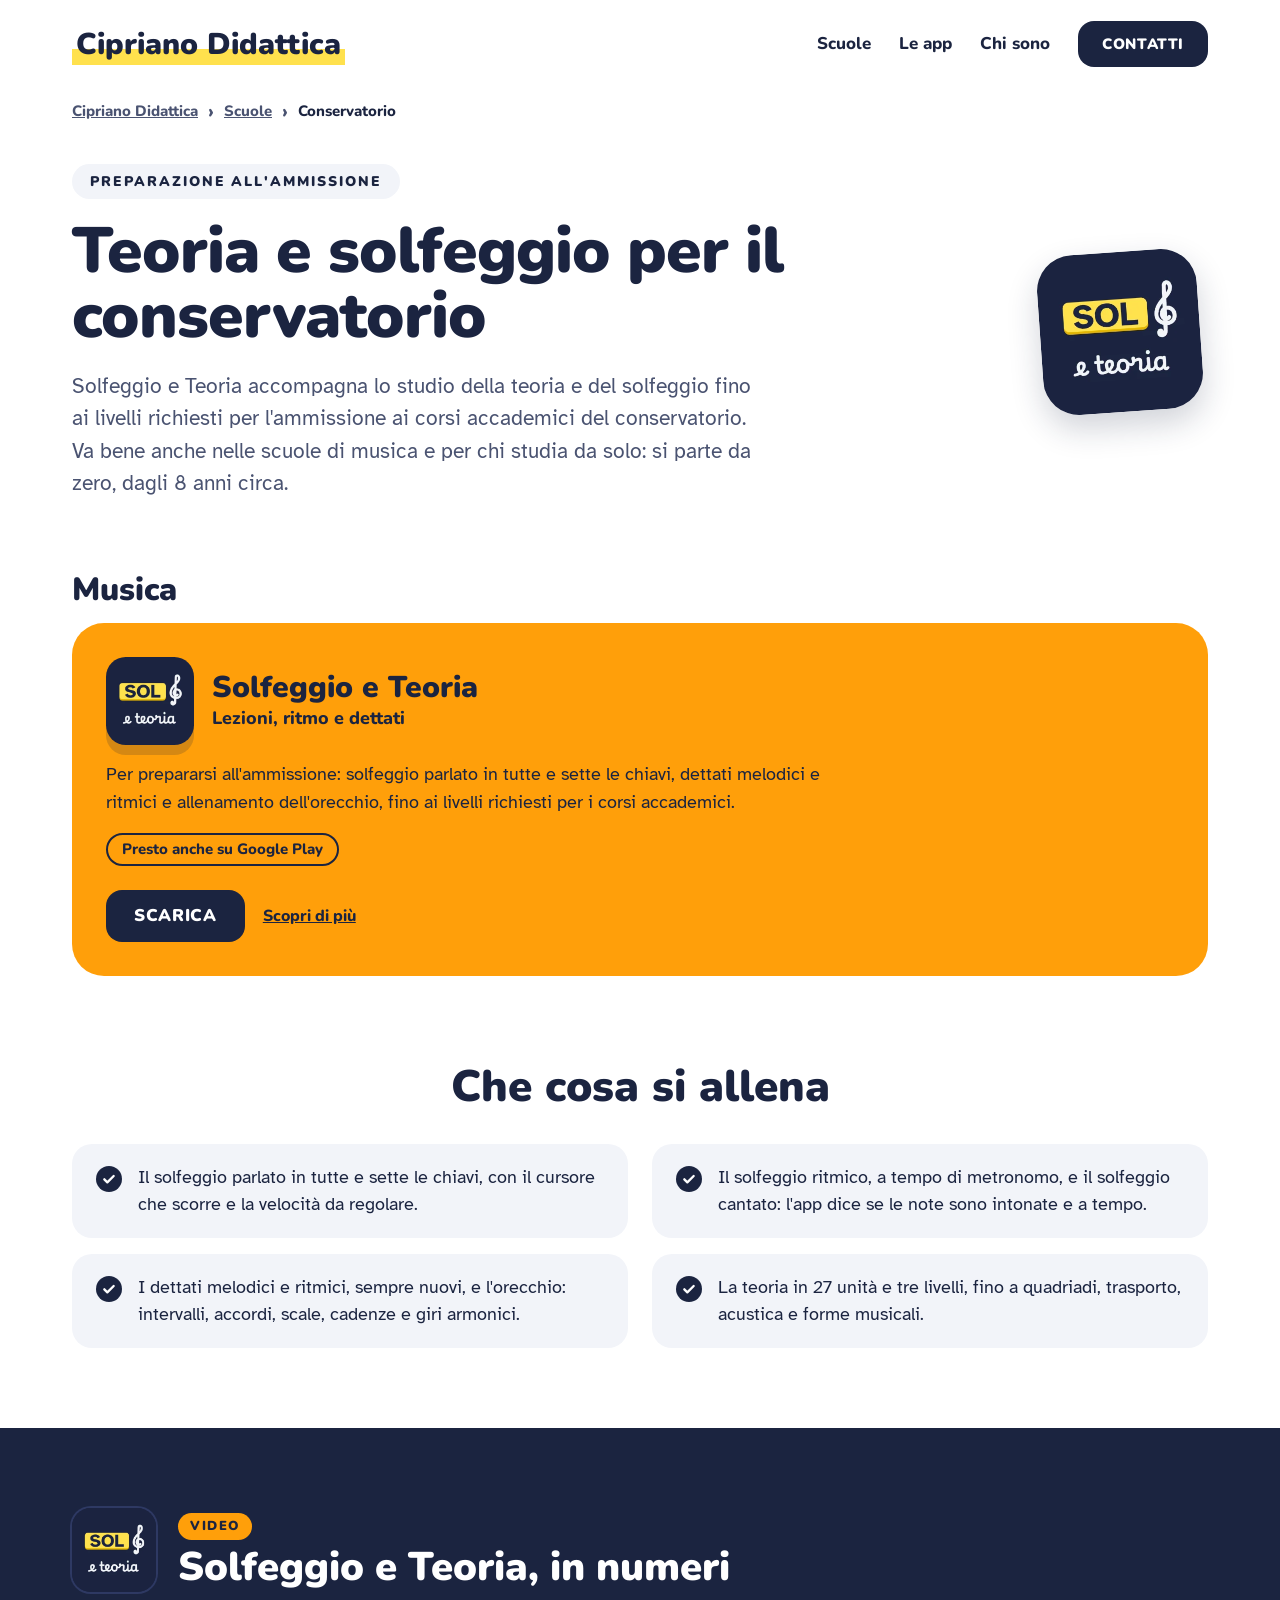
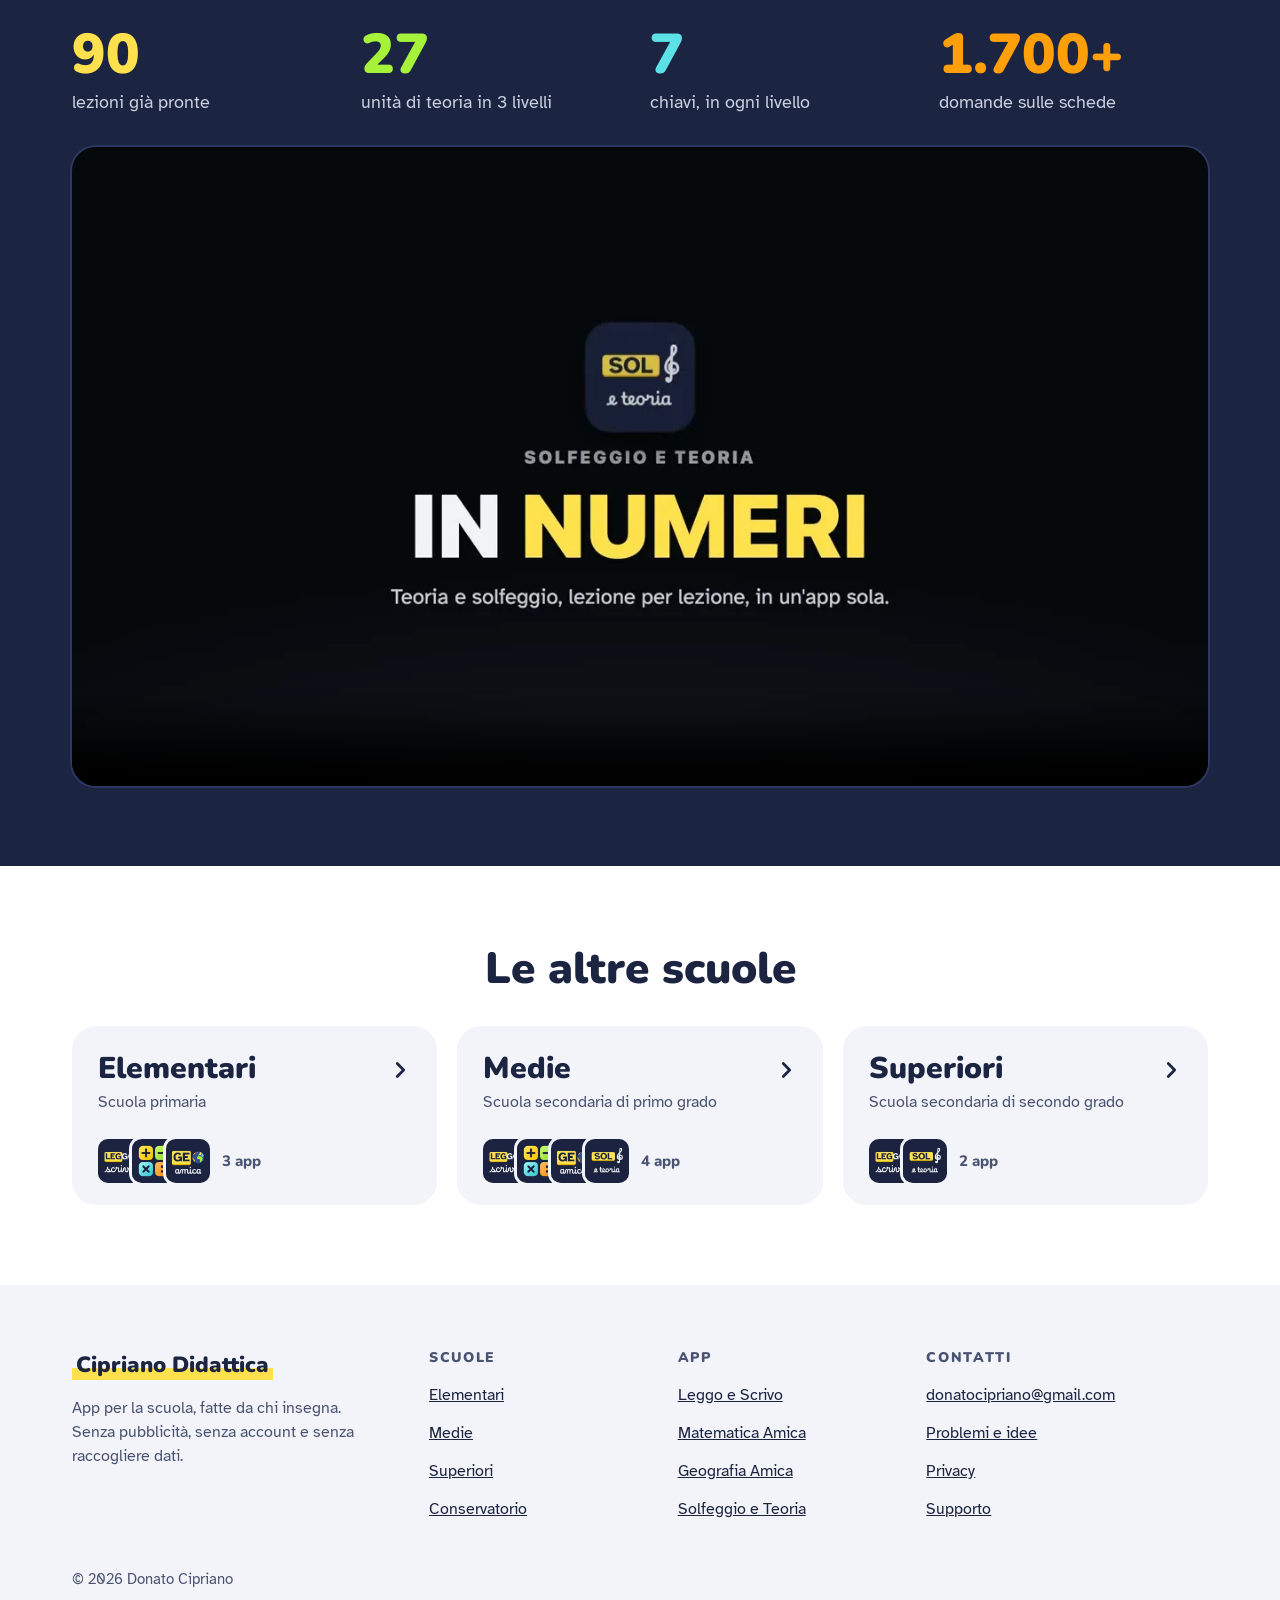
==== commit 3f4df574: "Solfeggio e Teoria è sull'App Store: SCARICA con il link; presto anche su Google Play Il pulsante po" ====
--- a/conservatorio/index.html
+++ b/conservatorio/index.html
@@ -83,8 +83,9 @@
           </div>
         </div>
         <p class="frase">Per prepararsi all'ammissione: solfeggio parlato in tutte e sette le chiavi, dettati melodici e ritmici e allenamento dell'orecchio, fino ai livelli richiesti per i corsi accademici.</p>
+        <p class="presto-android">Presto anche su Google Play</p>
         <div class="azioni">
-          <span class="btn btn-presto">PRESTO SULL'APP STORE</span>
+          <a class="btn btn-pieno" href="https://apps.apple.com/it/app/solfeggio-e-teoria/id6824515375">SCARICA<span class="solo-lettori"> Solfeggio e Teoria dall'App Store</span></a>
           <a class="scopri" href="../solfeggio-e-teoria/">Scopri di più<span class="solo-lettori"> su Solfeggio e Teoria</span></a>
         </div>
       </article>
--- a/style.css
+++ b/style.css
@@ -115,6 +115,11 @@
 .scopri { padding: 8px 0; font: 800 16px/1.2 var(--titoli); }
 .scopri:hover { color: var(--ink); text-decoration-thickness: 2px; }
 .btn-presto { background: transparent; border-color: var(--ink); color: var(--ink); cursor: default; }
+/* "Presto anche su Google Play": un'etichetta con il bordo, sotto la descrizione dell'app (i pulsanti restano allineati) */
+.presto-android {
+  align-self: flex-start; padding: 5px 14px; border: 2px solid var(--ink); border-radius: 999px;
+  font: 800 15px/1.3 var(--titoli);
+}
 .scheda h3 a { color: inherit; text-decoration: none; }
 .scheda h3 a:hover { color: inherit; text-decoration: underline; text-decoration-thickness: 3px; text-underline-offset: 5px; }
 .sfondo-giallo { background: var(--giallo); }
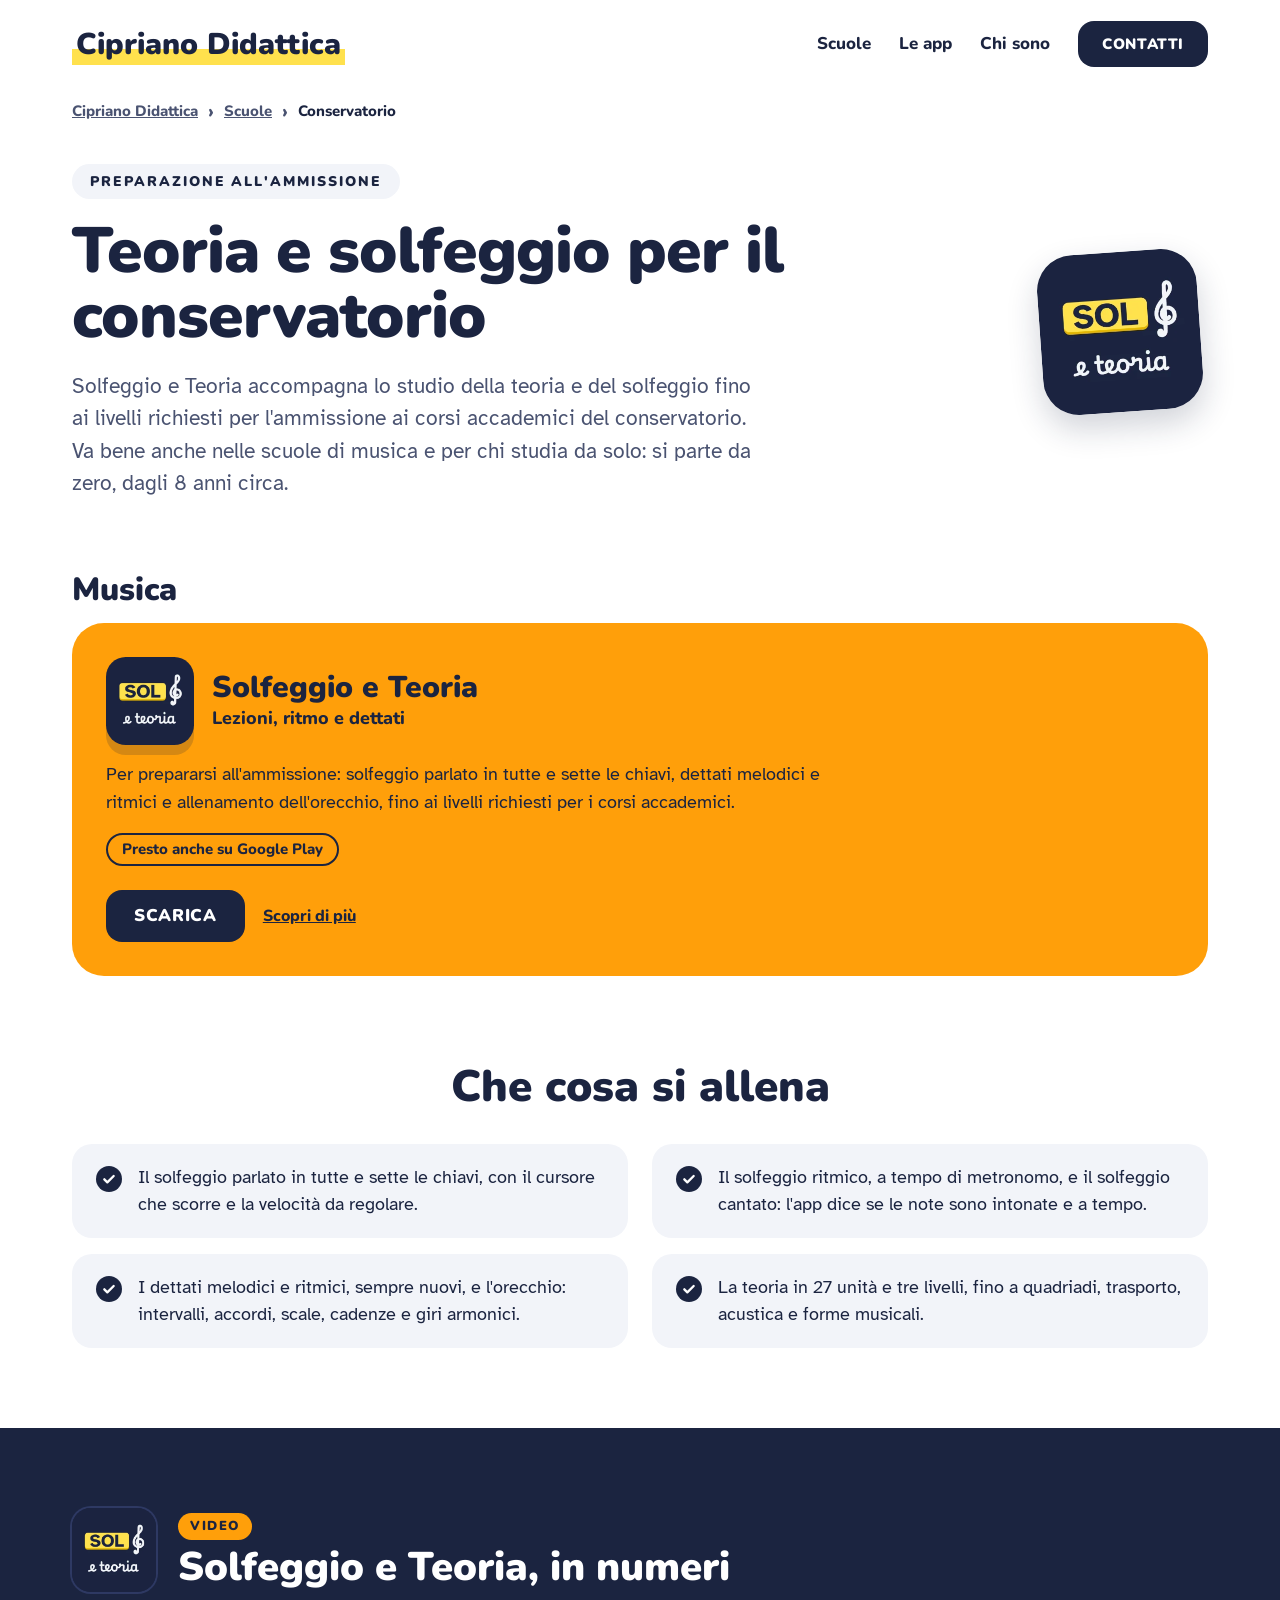
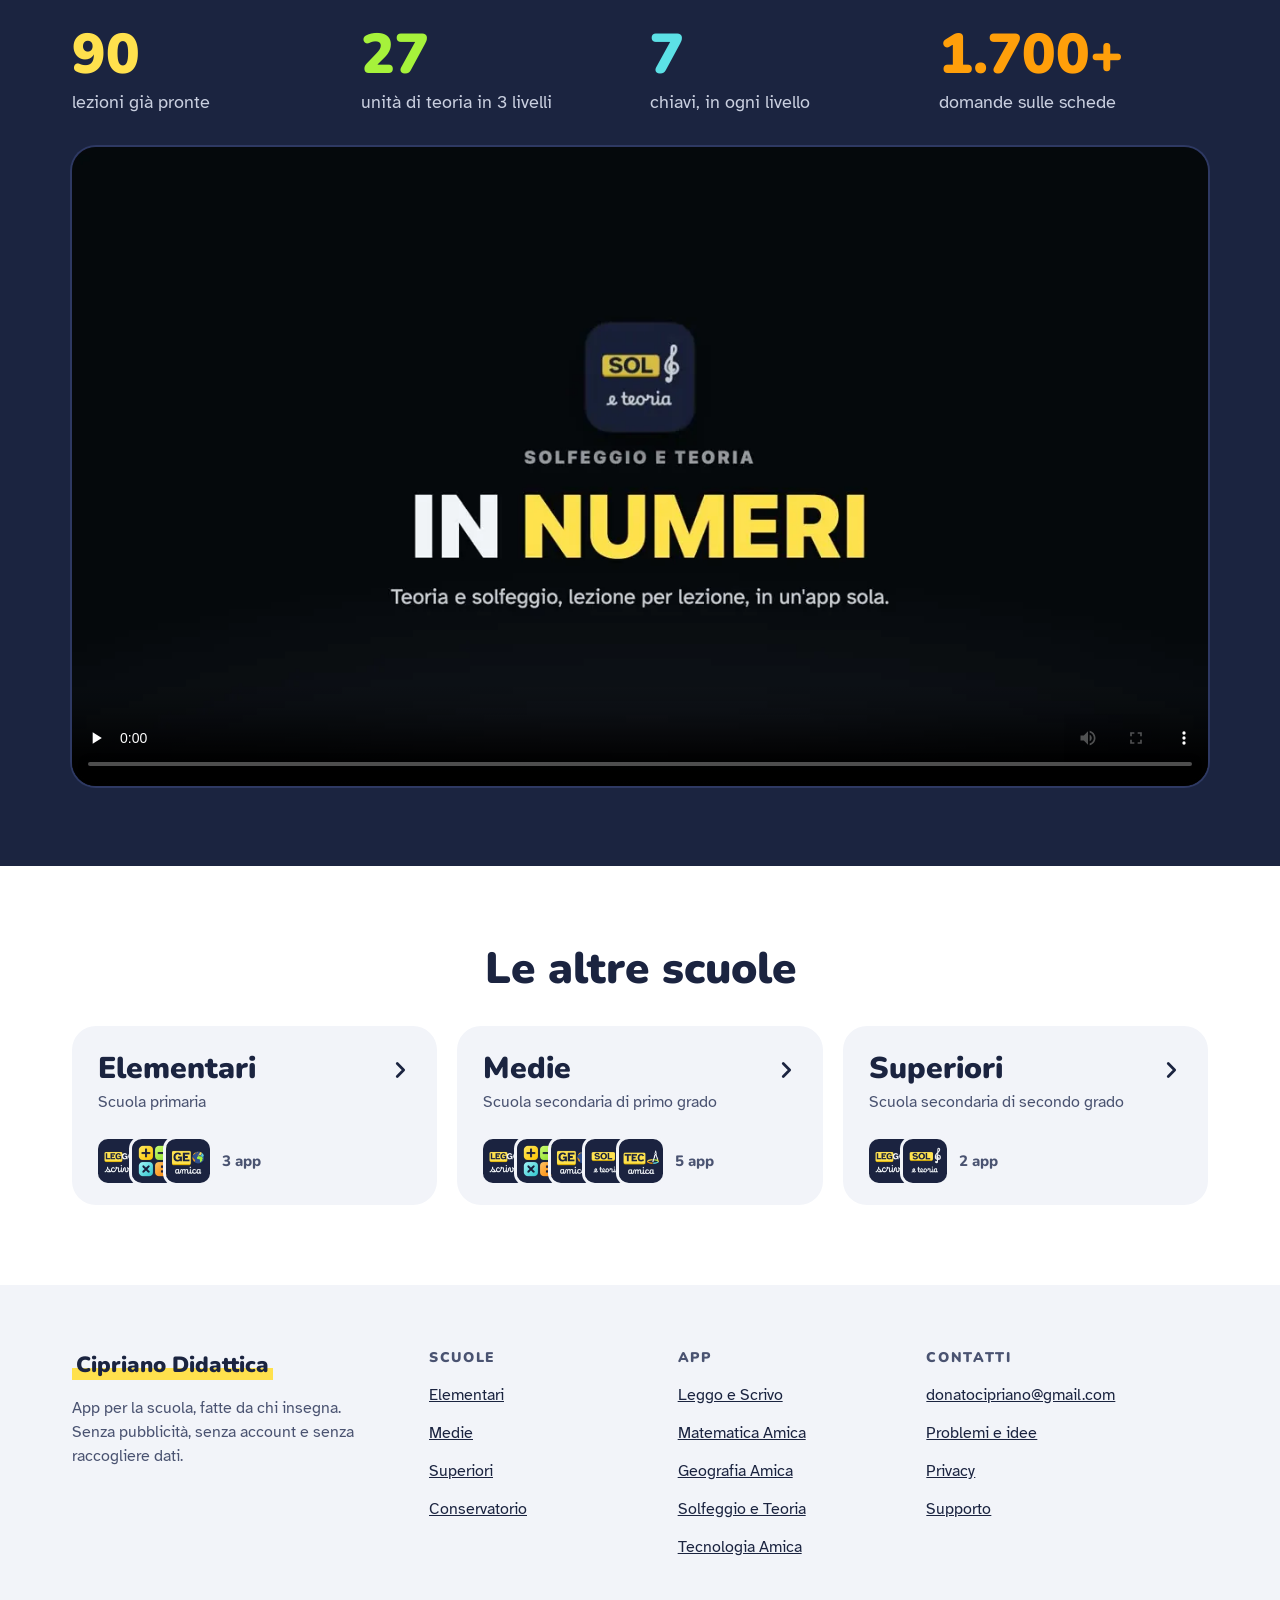
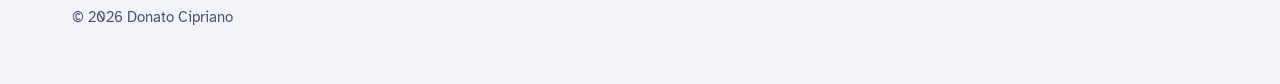
==== commit 0e225ae3: "Tecnologia Amica in arrivo: scheda lilla, pagina sua e fascia Novità; Geografia Amica con le lezioni" ====
--- a/conservatorio/index.html
+++ b/conservatorio/index.html
@@ -149,7 +149,7 @@
         <a class="porta" href="../medie/">
           <span class="porta-nome">Medie<svg class="freccia" aria-hidden="true" focusable="false" width="22" height="22" viewBox="0 0 24 24" fill="none" stroke="currentColor" stroke-width="3" stroke-linecap="round" stroke-linejoin="round"><path d="M9 5l7 7-7 7"/></svg></span>
           <span class="porta-ufficiale">Scuola secondaria di primo grado</span>
-          <span class="porta-icone"><img src="../immagini/app/leggo-e-scrivo-300.webp" srcset="../immagini/app/leggo-e-scrivo-300.webp 300w, ../immagini/app/leggo-e-scrivo-450.webp 450w, ../immagini/app/leggo-e-scrivo-600.webp 600w" sizes="44px" width="44" height="44" alt="" decoding="async"><img src="../immagini/app/matematica-amica-300.webp" srcset="../immagini/app/matematica-amica-300.webp 300w, ../immagini/app/matematica-amica-450.webp 450w, ../immagini/app/matematica-amica-600.webp 600w" sizes="44px" width="44" height="44" alt="" decoding="async"><img src="../immagini/app/geografia-amica-300.webp" srcset="../immagini/app/geografia-amica-300.webp 300w, ../immagini/app/geografia-amica-450.webp 450w, ../immagini/app/geografia-amica-600.webp 600w" sizes="44px" width="44" height="44" alt="" decoding="async"><img src="../immagini/app/solfeggio-e-teoria-300.webp" srcset="../immagini/app/solfeggio-e-teoria-300.webp 300w, ../immagini/app/solfeggio-e-teoria-450.webp 450w, ../immagini/app/solfeggio-e-teoria-600.webp 600w" sizes="44px" width="44" height="44" alt="" decoding="async"><span class="porta-conta">4 app<span class="solo-lettori">: Leggo e Scrivo, Matematica Amica, Geografia Amica, Solfeggio e Teoria</span></span></span>
+          <span class="porta-icone"><img src="../immagini/app/leggo-e-scrivo-300.webp" srcset="../immagini/app/leggo-e-scrivo-300.webp 300w, ../immagini/app/leggo-e-scrivo-450.webp 450w, ../immagini/app/leggo-e-scrivo-600.webp 600w" sizes="44px" width="44" height="44" alt="" decoding="async"><img src="../immagini/app/matematica-amica-300.webp" srcset="../immagini/app/matematica-amica-300.webp 300w, ../immagini/app/matematica-amica-450.webp 450w, ../immagini/app/matematica-amica-600.webp 600w" sizes="44px" width="44" height="44" alt="" decoding="async"><img src="../immagini/app/geografia-amica-300.webp" srcset="../immagini/app/geografia-amica-300.webp 300w, ../immagini/app/geografia-amica-450.webp 450w, ../immagini/app/geografia-amica-600.webp 600w" sizes="44px" width="44" height="44" alt="" decoding="async"><img src="../immagini/app/solfeggio-e-teoria-300.webp" srcset="../immagini/app/solfeggio-e-teoria-300.webp 300w, ../immagini/app/solfeggio-e-teoria-450.webp 450w, ../immagini/app/solfeggio-e-teoria-600.webp 600w" sizes="44px" width="44" height="44" alt="" decoding="async"><img src="../immagini/app/tecnologia-amica-300.webp" srcset="../immagini/app/tecnologia-amica-300.webp 300w, ../immagini/app/tecnologia-amica-450.webp 450w, ../immagini/app/tecnologia-amica-600.webp 600w" sizes="44px" width="44" height="44" alt="" decoding="async"><span class="porta-conta">5 app<span class="solo-lettori">: Leggo e Scrivo, Matematica Amica, Geografia Amica, Solfeggio e Teoria, Tecnologia Amica</span></span></span>
         </a>
       </li>
       <li>
@@ -188,6 +188,7 @@
           <li><a href="../matematica-amica/">Matematica Amica</a></li>
           <li><a href="../geografia-amica/">Geografia Amica</a></li>
           <li><a href="../solfeggio-e-teoria/">Solfeggio e Teoria</a></li>
+          <li><a href="../tecnologia-amica/">Tecnologia Amica</a></li>
         </ul>
       </nav>
       <div>
--- a/style.css
+++ b/style.css
@@ -11,6 +11,8 @@
   --ink: #1B2440; --ink-hover: #3A4675; --muted: #4A5371;
   --bianco: #FFFFFF; --fascia: #F2F4F9; --fascia-scura: #E6EAF3; --notte: #1B2440; --notte-muted: #C9CFDF; --notte-bordo: #2E3963;
   --giallo: #FFE14D; --verde: #A6F23B; --azzurro: #5CE1E6; --arancione: #FF9F0A;
+  /* Il quinto colore, per Tecnologia Amica (scelta dell'utente, 2026-11-16): con il testo blu notte il contrasto è 7,6 a 1 */
+  --lilla: #C9A7FF;
   --titoli: "Nunito", system-ui, sans-serif;
   --testo: "Atkinson Hyperlegible", system-ui, sans-serif;
   --corsivo: "Playwrite IT Trad", cursive;
@@ -51,6 +53,10 @@
 .btn-pieno:hover { background: var(--notte-bordo); color: var(--bianco); }
 .btn-bordo { background: var(--bianco); color: var(--ink); border-color: var(--ink); }
 .btn-bordo:hover { background: var(--fascia); color: var(--ink); }
+/* Sulla fascia blu notte: il pulsante bianco, e il contorno della tastiera bianco */
+.btn-chiaro { background: var(--bianco); color: var(--ink); }
+.btn-chiaro:hover { background: var(--giallo); color: var(--ink); }
+.novita :focus-visible { outline-color: var(--bianco); }
 
 /* Marchio con la sottolineatura gialla: sullo span, così sul telefono, su due righe, è sotto tutte e due */
 .marchio { color: var(--ink); text-decoration: none; font-family: var(--titoli); font-weight: 900; }
@@ -126,6 +132,7 @@
 .sfondo-verde { background: var(--verde); }
 .sfondo-azzurro { background: var(--azzurro); }
 .sfondo-arancione { background: var(--arancione); }
+.sfondo-lilla { background: var(--lilla); }
 
 /* 5. Le promesse */
 .promesse { padding: 80px 0; background: var(--fascia); }
@@ -226,7 +233,7 @@
 .mosaico img:nth-child(even) { transform: rotate(4deg) translateY(18px); }
 .mosaico-1 { grid-template-columns: 160px; }
 .mosaico-1 img { width: 160px; height: 160px; transform: rotate(-4deg); }
-.mosaico-3 img:nth-child(3) { grid-column: 1 / -1; justify-self: center; }
+.mosaico-3 img:nth-child(3), .mosaico-5 img:nth-child(5) { grid-column: 1 / -1; justify-self: center; }
 .materie { padding: 0 0 88px; }
 .materie .wrap { display: grid; grid-template-columns: repeat(auto-fit, minmax(min(100%, 480px), 1fr)); gap: 48px 24px; }
 .materia { display: flex; flex-direction: column; gap: 16px; scroll-margin-top: 24px; }
@@ -248,6 +255,9 @@
 }
 .altre-scuole { padding-top: 0; }
 .novita + .altre-scuole { padding-top: 80px; }
+/* Due fasce blu una sotto l'altra (i numeri e il secondo video): una fascia sola, divisa da una riga larga quanto il contenuto */
+.novita + .novita { padding-top: 0; }
+.novita + .novita .novita-testa { padding-top: 72px; border-top: 2px solid var(--notte-bordo); }
 
 /* Pagina di un'app */
 .eroe { padding: 16px 0 24px; }
@@ -275,6 +285,20 @@
 .arrivo-voci li { display: flex; flex-direction: column; gap: 8px; padding-top: 18px; border-top: 2px solid var(--notte-bordo); }
 .arrivo-voci h3 { font-size: 20px; line-height: 1.2; }
 .arrivo-voci p { font-size: 17px; line-height: 1.55; color: var(--notte-muted); }
+.disegno .riquadro { background: var(--fascia); }
+.griglia-disegno { grid-template-columns: repeat(2, minmax(0, 1fr)); }
+.disegno .sottotitolo-sezione { max-width: 820px; margin-left: auto; margin-right: auto; }
+.obiettivi-blocco { display: flex; flex-direction: column; gap: 18px; margin-top: 18px; }
+.obiettivi-blocco h3 { font-size: 26px; line-height: 1.2; text-align: center; }
+.obiettivi { width: 100%; border-collapse: collapse; font-size: 18px; line-height: 1.45; }
+.obiettivi th, .obiettivi td { padding: 16px 18px; text-align: left; vertical-align: top; border-bottom: 2px solid var(--fascia-scura); }
+.obiettivi thead th { padding-top: 0; font: 800 15px/1.3 var(--titoli); letter-spacing: .08em; text-transform: uppercase; color: var(--muted); }
+.obiettivi tbody th { font-weight: 700; }
+.obiettivi td:last-child { color: var(--muted); }
+.giudizio { display: inline-block; padding: 4px 12px; border-radius: 999px; font: 800 15px/1.3 var(--titoli); white-space: nowrap; }
+.giudizio-si { background: var(--verde); }
+.giudizio-parte { background: var(--giallo); }
+.giudizio-no { background: var(--fascia-scura); }
 .app-piccole { display: grid; grid-template-columns: repeat(auto-fit, minmax(min(100%, 300px), 1fr)); gap: 20px; padding: 0; list-style: none; }
 .app-piccola { display: flex; align-items: center; gap: 16px; padding: 18px 20px; }
 .app-piccola img { width: 64px; height: 64px; flex: none; border-radius: 22.4%; }
@@ -371,6 +395,7 @@
   .pagina h2 { font-size: 24px; }
   .sezione { padding: 56px 0; }
   .novita + .altre-scuole { padding-top: 56px; }
+  .novita + .novita .novita-testa { padding-top: 48px; }
   .sezione > .wrap, .scuole .wrap { gap: 26px; }
   .sottotitolo-sezione { margin-top: -12px; font-size: 17px; }
   .scuole { padding: 8px 0 64px; }
@@ -389,6 +414,9 @@
   .mosaico, .mosaico-1 { display: flex; flex-wrap: wrap; gap: 10px; order: -1; padding: 0; }
   .mosaico img, .mosaico-1 img { width: 64px; height: 64px; transform: none; box-shadow: 0 8px 20px rgba(27, 36, 64, .18); }
   .mosaico img:nth-child(even) { transform: none; }
+  /* Cinque icone (le medie, con Tecnologia Amica): a 320 punti stanno su una riga solo un poco più piccole */
+  .mosaico-5 { gap: 8px; }
+  .mosaico-5 img { width: 50px; height: 50px; }
   .materie { padding-bottom: 56px; }
   .materie .wrap { gap: 36px; }
   .materia > h2 { font-size: 28px; }
@@ -404,6 +432,11 @@
   .eroe .sottotitolo-store { font-size: 18px; }
   .eroe-frase { font-size: 17px; line-height: 1.55; }
   .domande, .griglia-funzioni { grid-template-columns: minmax(0, 1fr); gap: 16px; }
+  /* La tabella degli obiettivi sul telefono: ogni riga diventa un blocco, senza la riga dei titoli */
+  .obiettivi-blocco h3 { font-size: 22px; }
+  .obiettivi thead { position: absolute; width: 1px; height: 1px; overflow: hidden; clip: rect(0 0 0 0); }
+  .obiettivi tr { display: grid; gap: 6px; padding: 14px 0; border-bottom: 2px solid var(--fascia-scura); }
+  .obiettivi th, .obiettivi td { display: block; padding: 0; border: 0; font-size: 17px; }
   .arrivo-voci { grid-template-columns: minmax(0, 1fr); gap: 20px; }
   .arrivo-frase { font-size: 18px; }
   .domanda { padding: 22px 22px; }
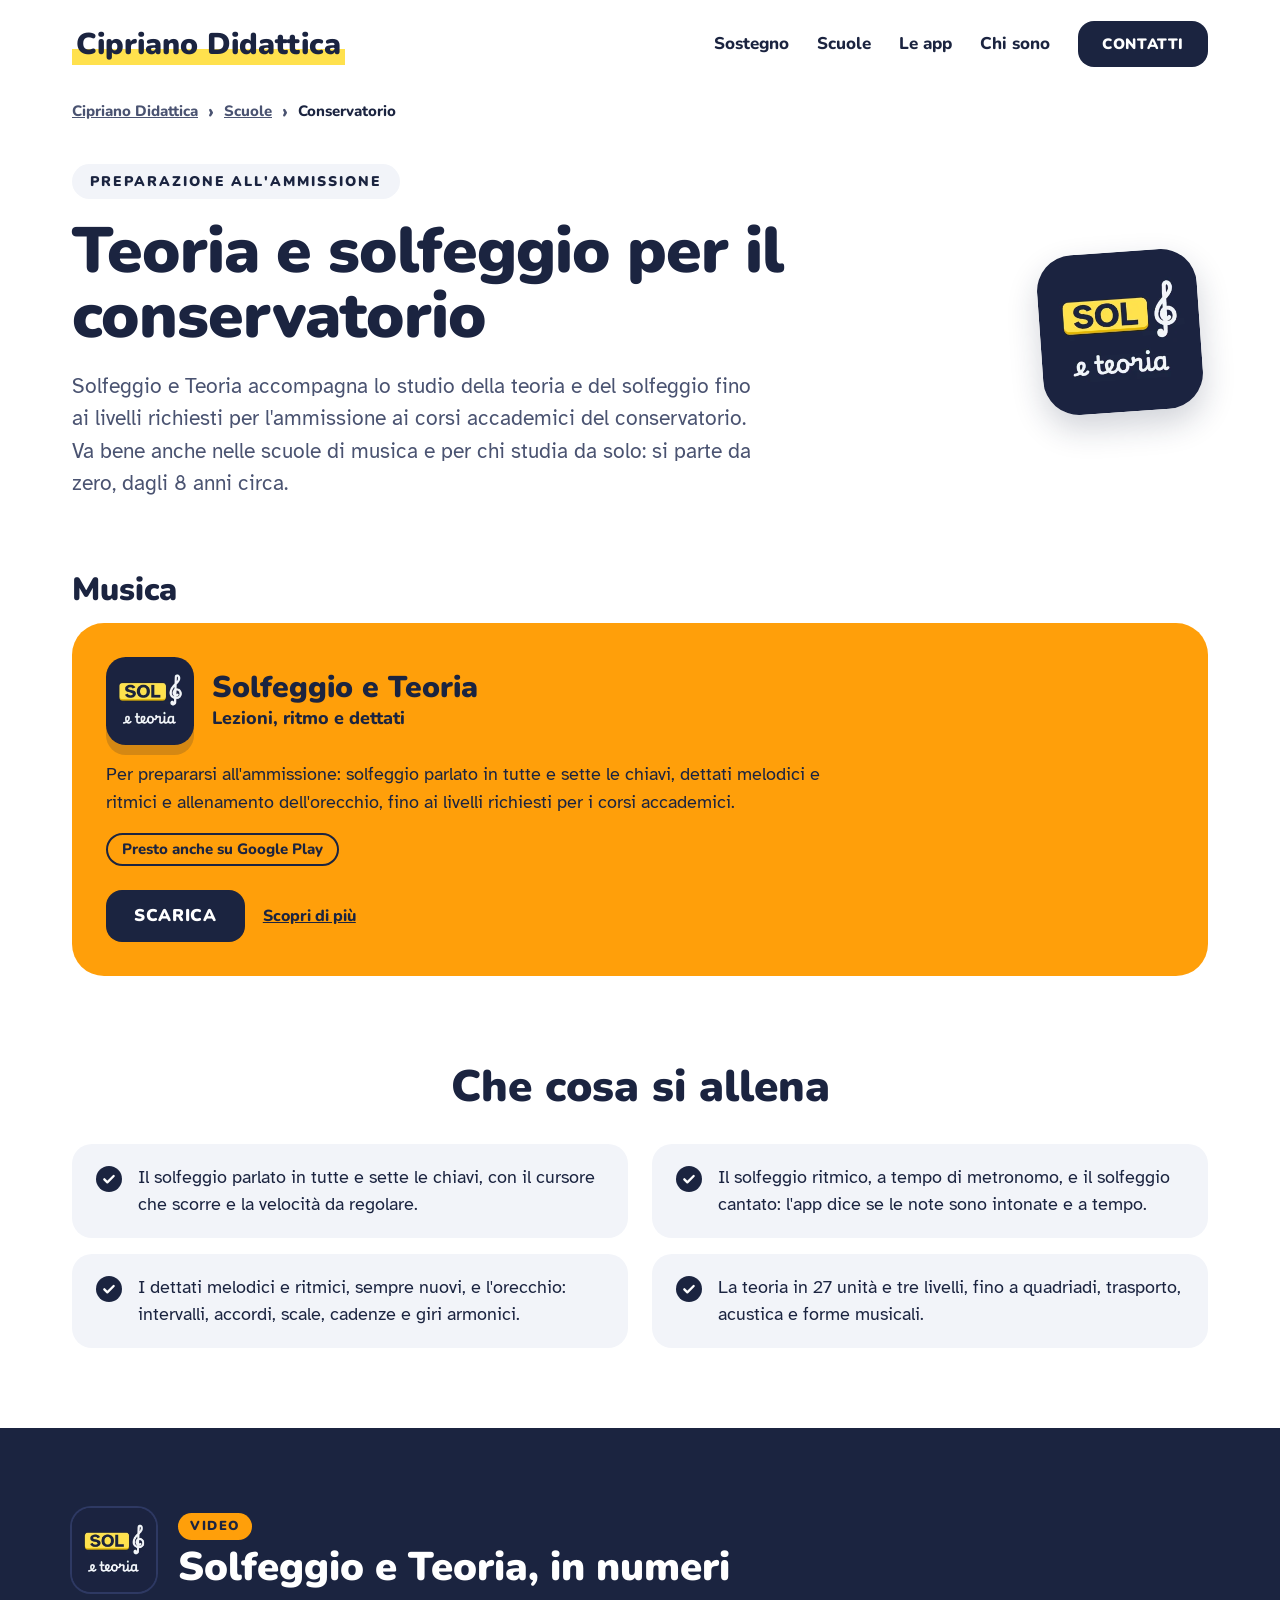
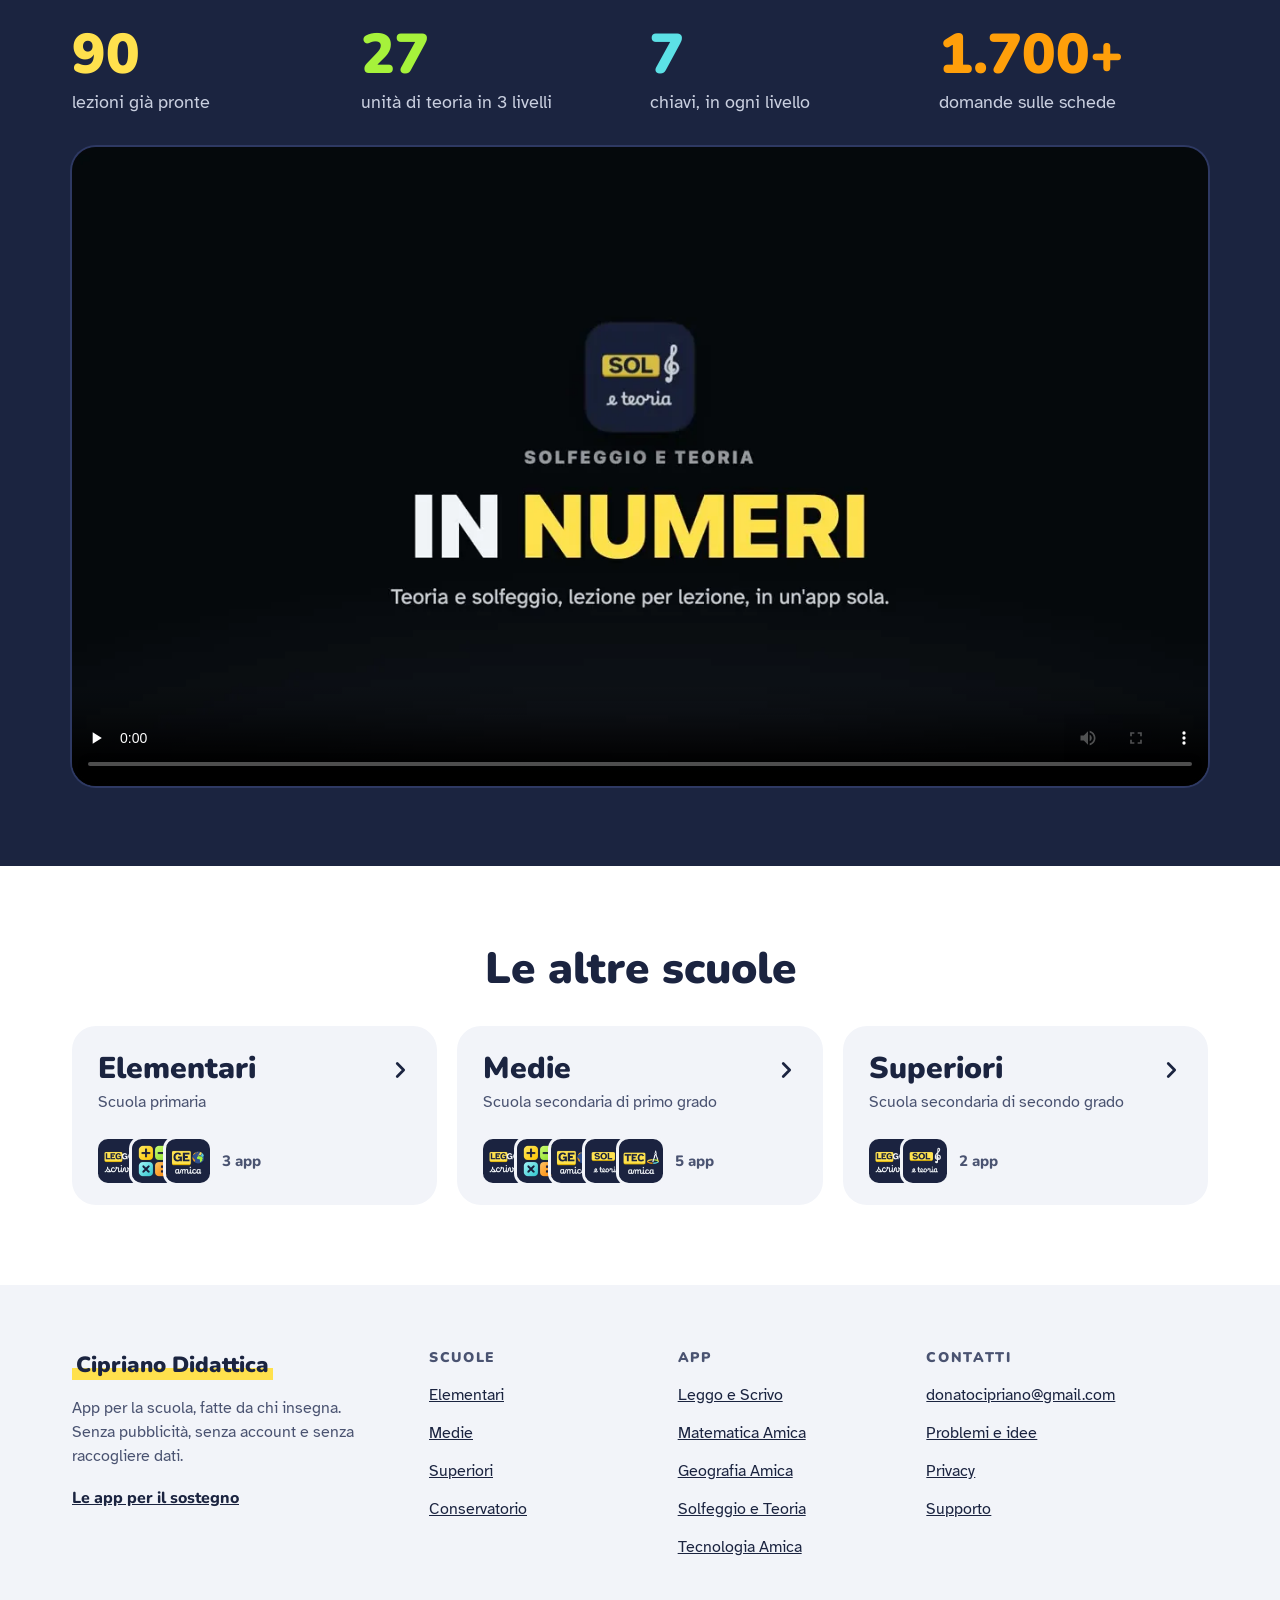
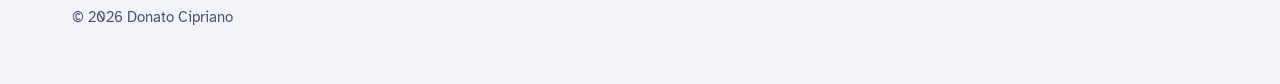
==== commit 869b39ec: "Pagina per il sostegno alla scuola media (menu, fascia nella pagina principale, domande) e i libri d" ====
--- a/conservatorio/index.html
+++ b/conservatorio/index.html
@@ -36,9 +36,10 @@
   <div class="wrap testata-riga">
     <a class="marchio" href="../"><span>Cipriano Didattica</span></a>
     <nav class="menu" aria-label="Menu principale">
+      <a class="menu-voce" href="../sostegno/">Sostegno</a>
       <a class="menu-voce" href="../#scuole">Scuole</a>
       <a class="menu-voce" href="../#app">Le app</a>
-      <a class="menu-voce" href="../#io">Chi sono</a>
+      <a class="menu-voce menu-voce-io" href="../#io">Chi sono</a>
       <a class="btn btn-pieno" href="#contatti">CONTATTI</a>
     </nav>
   </div>
@@ -171,6 +172,7 @@
       <div class="piede-marchio">
         <a class="marchio" href="../"><span>Cipriano Didattica</span></a>
         <p>App per la scuola, fatte da chi insegna. Senza pubblicità, senza account e senza raccogliere dati.</p>
+        <a class="piede-sostegno" href="../sostegno/">Le app per il sostegno</a>
       </div>
       <nav aria-labelledby="piede-scuole">
         <h2 id="piede-scuole">Scuole</h2>
--- a/style.css
+++ b/style.css
@@ -452,3 +452,40 @@
   .lavoro { padding: 20px 18px; }
   .lavoro img { width: 52px; height: 52px; }
 }
+
+/* La pagina del sostegno (sostegno/), la fascia nella pagina principale e il libro nelle pagine delle app (2026-11-17) */
+.fascia-sostegno { padding: 0 0 56px; }
+.sostegno-invito { display: flex; flex-wrap: wrap; align-items: center; justify-content: space-between; gap: 20px 40px; padding: 32px 40px; border-radius: 32px; }
+.sostegno-invito > div { display: flex; flex: 1 1 520px; flex-direction: column; gap: 8px; min-width: 0; }
+.sostegno-invito h2 { font-size: 32px; line-height: 1.1; }
+.sostegno-invito p { max-width: 720px; font-size: 18px; line-height: 1.5; }
+.per-chi .scopri { margin-top: auto; align-self: flex-start; }
+.sostegno-fascia { background: var(--fascia); }
+.domanda-bianca { background: var(--bianco); }
+.scheda-voci { display: grid; gap: 8px; margin: 0; padding-left: 22px; font-size: 17px; line-height: 1.5; }
+.invito-sostegno { grid-column: 1 / -1; }
+.piede-sostegno { display: inline-block; padding: 7px 0; font: 800 16px/1.2 var(--titoli); }
+.disegno + .libro { padding-top: 0; }
+.libro-riquadro { display: flex; flex-direction: column; align-items: flex-start; gap: 12px; width: 100%; max-width: 860px; margin: 0 auto; padding: 32px 36px; border-radius: 24px; background: var(--fascia); }
+.libro-riquadro h2 { font-size: 32px; line-height: 1.1; }
+.libro-riquadro p { font-size: 19px; line-height: 1.55; color: var(--muted); }
+/* Con SOSTEGNO il menu ha quattro voci: sui tablet (641-999 punti) Chi sono si nasconde, se no le voci vanno a capo */
+.menu-voce { white-space: nowrap; }
+@media (max-width: 999px) {
+  .menu { gap: 22px; }
+  .menu-voce-io { display: none; }
+}
+/* Nelle porte con cinque icone "5 app" va tutto intero sulla riga sotto, invece di spezzarsi */
+.porta-icone { flex-wrap: wrap; row-gap: 8px; }
+.porta-conta { white-space: nowrap; }
+@media (max-width: 640px) {
+  .fascia-sostegno { padding-bottom: 40px; }
+  .sostegno-invito { padding: 26px 22px; border-radius: 28px; }
+  .sostegno-invito h2 { font-size: 26px; }
+  .sostegno-invito p { font-size: 17px; }
+  .sostegno-invito .btn { flex: 1 1 100%; }
+  .scheda-voci { font-size: 16px; }
+  .libro-riquadro { padding: 26px 22px; }
+  .libro-riquadro h2 { font-size: 26px; }
+  .libro-riquadro p { font-size: 17px; }
+}
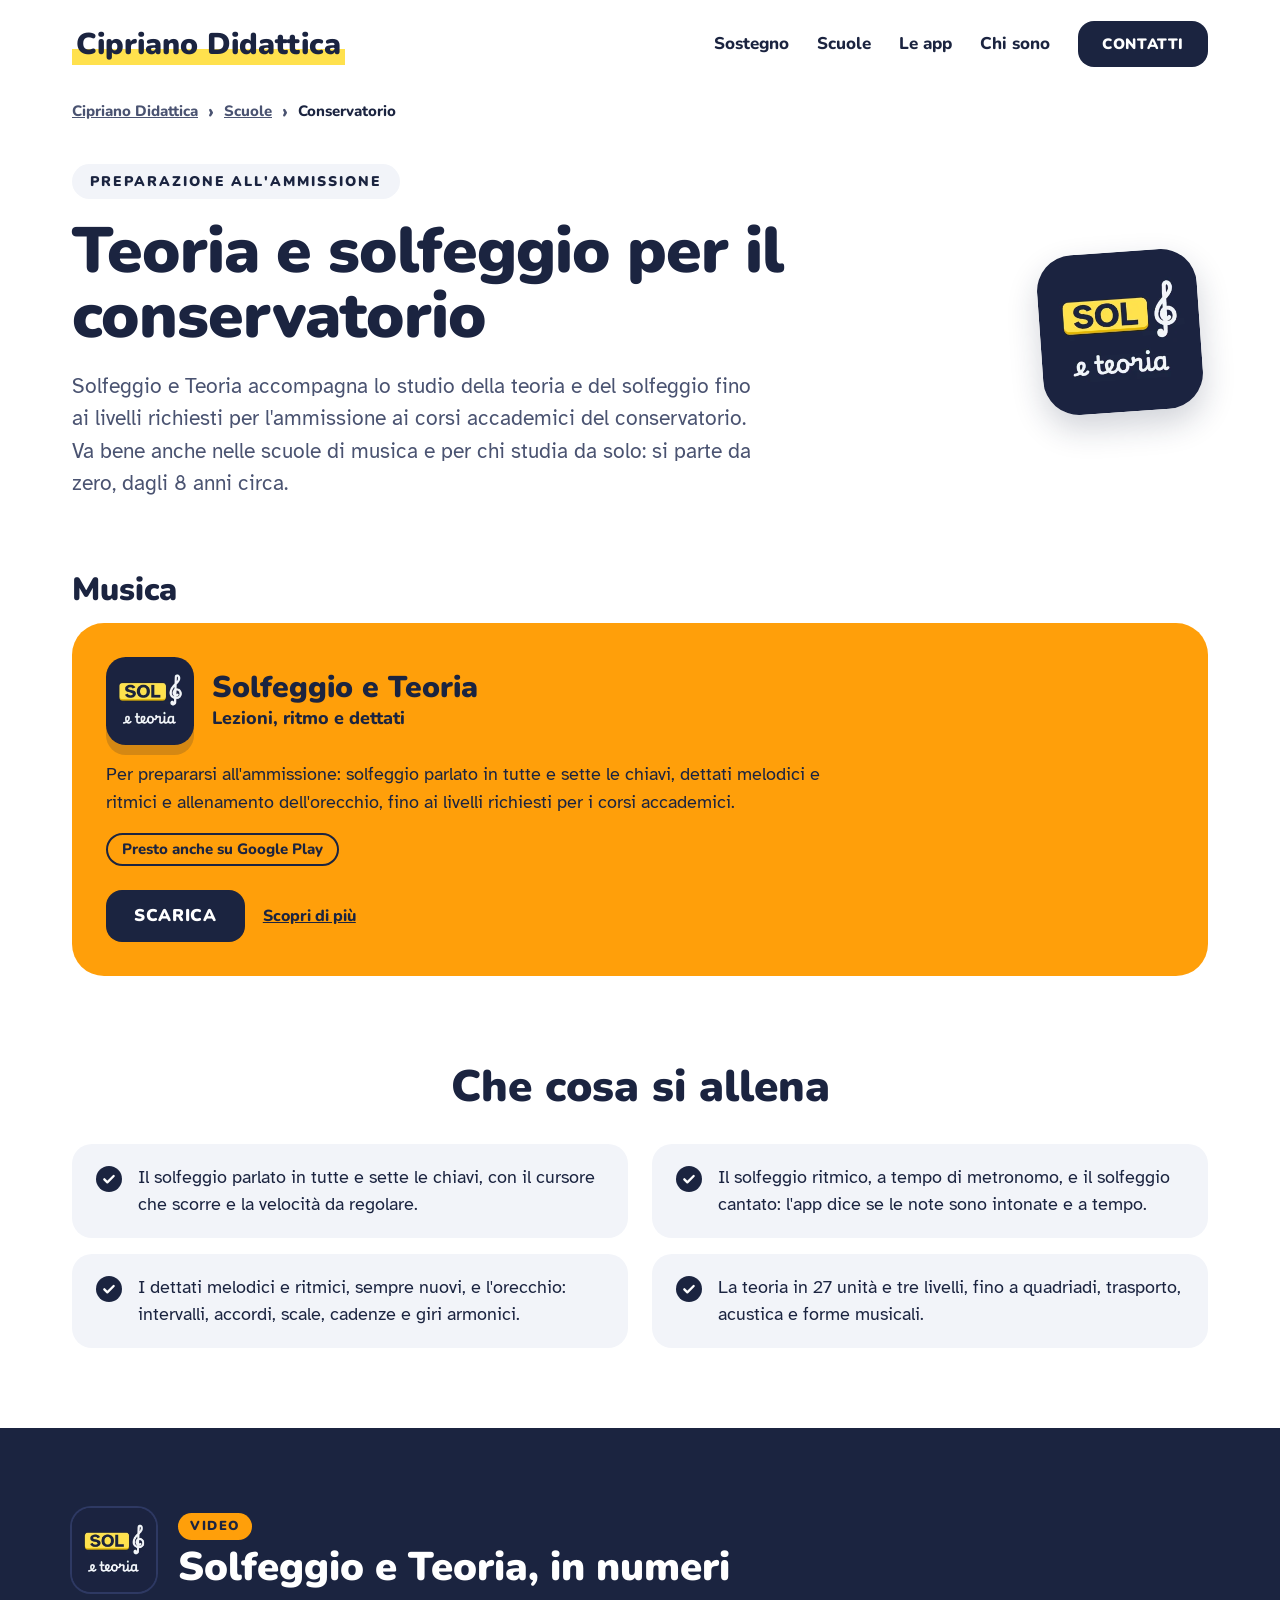
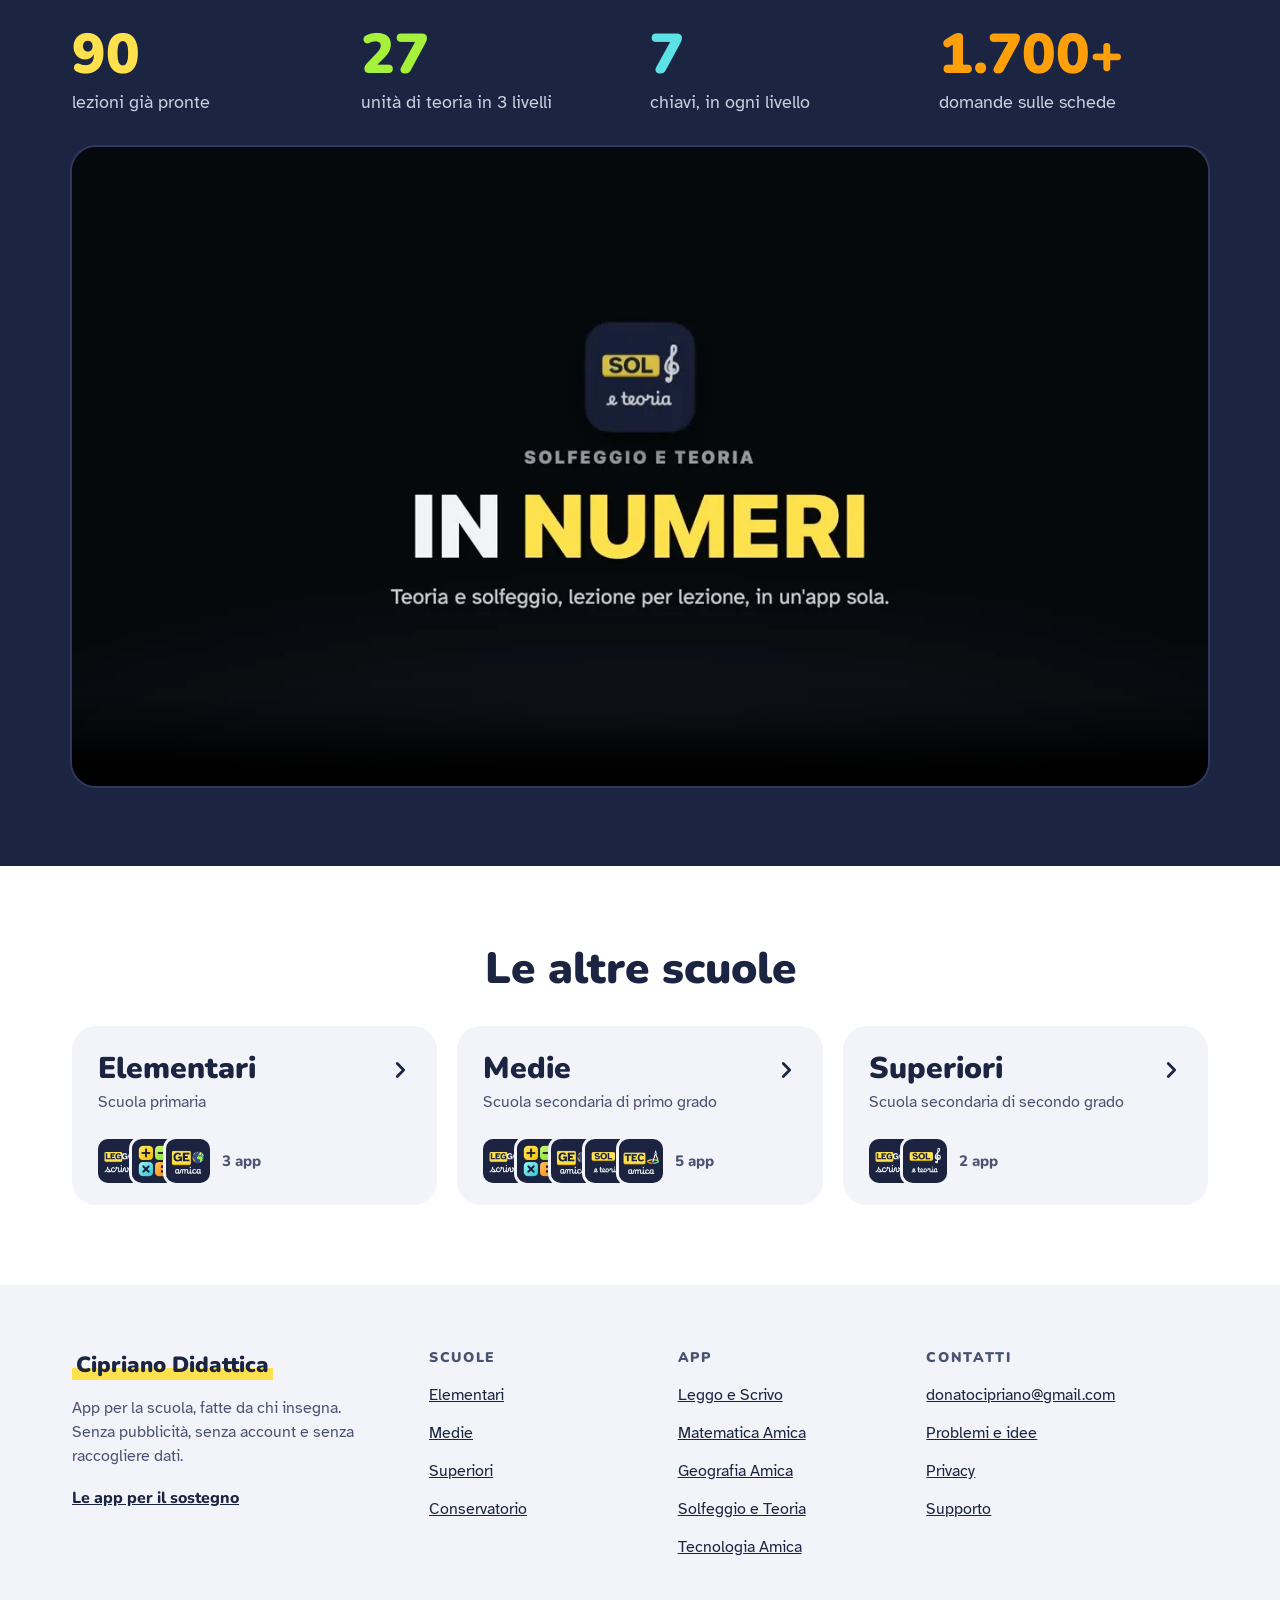
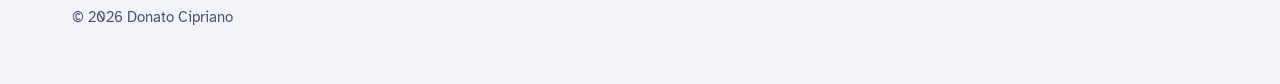
==== commit 053278a4: "Il sito passa al dominio ciprianodidattica.it (CNAME, indirizzi delle pagine, mappa del sito, robots" ====
--- a/conservatorio/index.html
+++ b/conservatorio/index.html
@@ -9,17 +9,17 @@
 <meta name="description" content="Solfeggio e Teoria accompagna lo studio della teoria musicale e del solfeggio fino ai livelli richiesti per l'ammissione ai corsi accademici del conservatorio. In italiano, con 90 lezioni già pronte.">
 <meta name="author" content="Donato Cipriano">
 <meta name="theme-color" content="#FFFFFF">
-<link rel="canonical" href="https://doncip82.github.io/app/conservatorio/">
+<link rel="canonical" href="https://ciprianodidattica.it/conservatorio/">
 <link rel="icon" href="../immagini/favicon.svg" type="image/svg+xml">
 <link rel="icon" href="../immagini/favicon-32.png" sizes="32x32" type="image/png">
 <link rel="apple-touch-icon" href="../immagini/apple-touch-icon.png">
 <meta property="og:type" content="website">
 <meta property="og:site_name" content="Cipriano Didattica">
-<meta property="og:url" content="https://doncip82.github.io/app/conservatorio/">
+<meta property="og:url" content="https://ciprianodidattica.it/conservatorio/">
 <meta property="og:locale" content="it_IT">
 <meta property="og:title" content="Teoria e solfeggio per il conservatorio · Preparazione all'ammissione">
 <meta property="og:description" content="Solfeggio e Teoria accompagna lo studio della teoria musicale e del solfeggio fino ai livelli richiesti per l'ammissione ai corsi accademici del conservatorio. In italiano, con 90 lezioni già pronte.">
-<meta property="og:image" content="https://doncip82.github.io/app/immagini/condivisione.png">
+<meta property="og:image" content="https://ciprianodidattica.it/immagini/condivisione.png">
 <meta property="og:image:width" content="1200">
 <meta property="og:image:height" content="630">
 <meta property="og:image:alt" content="App per la scuola, fatte da chi insegna: le icone di Leggo e Scrivo, Matematica Amica, Geografia Amica e Solfeggio e Teoria.">
@@ -27,7 +27,7 @@
 <link rel="preload" href="../font/nunito-latin-900-normal.woff2" as="font" type="font/woff2" crossorigin>
 <link rel="preload" href="../font/atkinson-hyperlegible-latin-400-normal.woff2" as="font" type="font/woff2" crossorigin>
 <link rel="stylesheet" href="../style.css">
-<script type="application/ld+json">{"@context":"https://schema.org","@graph":[{"@type":"CollectionPage","@id":"https://doncip82.github.io/app/conservatorio/","url":"https://doncip82.github.io/app/conservatorio/","name":"Teoria e solfeggio per il conservatorio (Preparazione all'ammissione)","description":"Solfeggio e Teoria accompagna lo studio della teoria musicale e del solfeggio fino ai livelli richiesti per l'ammissione ai corsi accademici del conservatorio. In italiano, con 90 lezioni già pronte.","inLanguage":"it","isPartOf":{"@type":"WebSite","@id":"https://doncip82.github.io/app/#sito","name":"Cipriano Didattica","url":"https://doncip82.github.io/app/"},"mainEntity":{"@type":"ItemList","itemListElement":[{"@type":"ListItem","position":1,"url":"https://doncip82.github.io/app/solfeggio-e-teoria/","name":"Solfeggio e Teoria"}]}},{"@type":"BreadcrumbList","itemListElement":[{"@type":"ListItem","position":1,"name":"Cipriano Didattica","item":"https://doncip82.github.io/app/"},{"@type":"ListItem","position":2,"name":"Conservatorio","item":"https://doncip82.github.io/app/conservatorio/"}]},{"@type":"VideoObject","name":"Solfeggio e Teoria in numeri","description":"Solfeggio e Teoria in numeri: le lezioni già pronte, le unità di teoria, le chiavi e le domande dell'app.","inLanguage":"it","thumbnailUrl":["https://doncip82.github.io/app/immagini/video/in-numeri-orizzontale.webp","https://doncip82.github.io/app/immagini/video/in-numeri-verticale.webp"],"uploadDate":"2026-10-30","duration":"PT44S","contentUrl":"https://doncip82.github.io/app/video/solfeggio-e-teoria-in-numeri-orizzontale.mp4"}]}</script>
+<script type="application/ld+json">{"@context":"https://schema.org","@graph":[{"@type":"CollectionPage","@id":"https://ciprianodidattica.it/conservatorio/","url":"https://ciprianodidattica.it/conservatorio/","name":"Teoria e solfeggio per il conservatorio (Preparazione all'ammissione)","description":"Solfeggio e Teoria accompagna lo studio della teoria musicale e del solfeggio fino ai livelli richiesti per l'ammissione ai corsi accademici del conservatorio. In italiano, con 90 lezioni già pronte.","inLanguage":"it","isPartOf":{"@type":"WebSite","@id":"https://ciprianodidattica.it/#sito","name":"Cipriano Didattica","url":"https://ciprianodidattica.it/"},"mainEntity":{"@type":"ItemList","itemListElement":[{"@type":"ListItem","position":1,"url":"https://ciprianodidattica.it/solfeggio-e-teoria/","name":"Solfeggio e Teoria"}]}},{"@type":"BreadcrumbList","itemListElement":[{"@type":"ListItem","position":1,"name":"Cipriano Didattica","item":"https://ciprianodidattica.it/"},{"@type":"ListItem","position":2,"name":"Conservatorio","item":"https://ciprianodidattica.it/conservatorio/"}]},{"@type":"VideoObject","name":"Solfeggio e Teoria in numeri","description":"Solfeggio e Teoria in numeri: le lezioni già pronte, le unità di teoria, le chiavi e le domande dell'app.","inLanguage":"it","thumbnailUrl":["https://ciprianodidattica.it/immagini/video/in-numeri-orizzontale.webp","https://ciprianodidattica.it/immagini/video/in-numeri-verticale.webp"],"uploadDate":"2026-10-30","duration":"PT44S","contentUrl":"https://ciprianodidattica.it/video/solfeggio-e-teoria-in-numeri-orizzontale.mp4"}]}</script>
 </head>
 <body>
 <a class="salta" href="#contenuto">Salta al contenuto</a>
